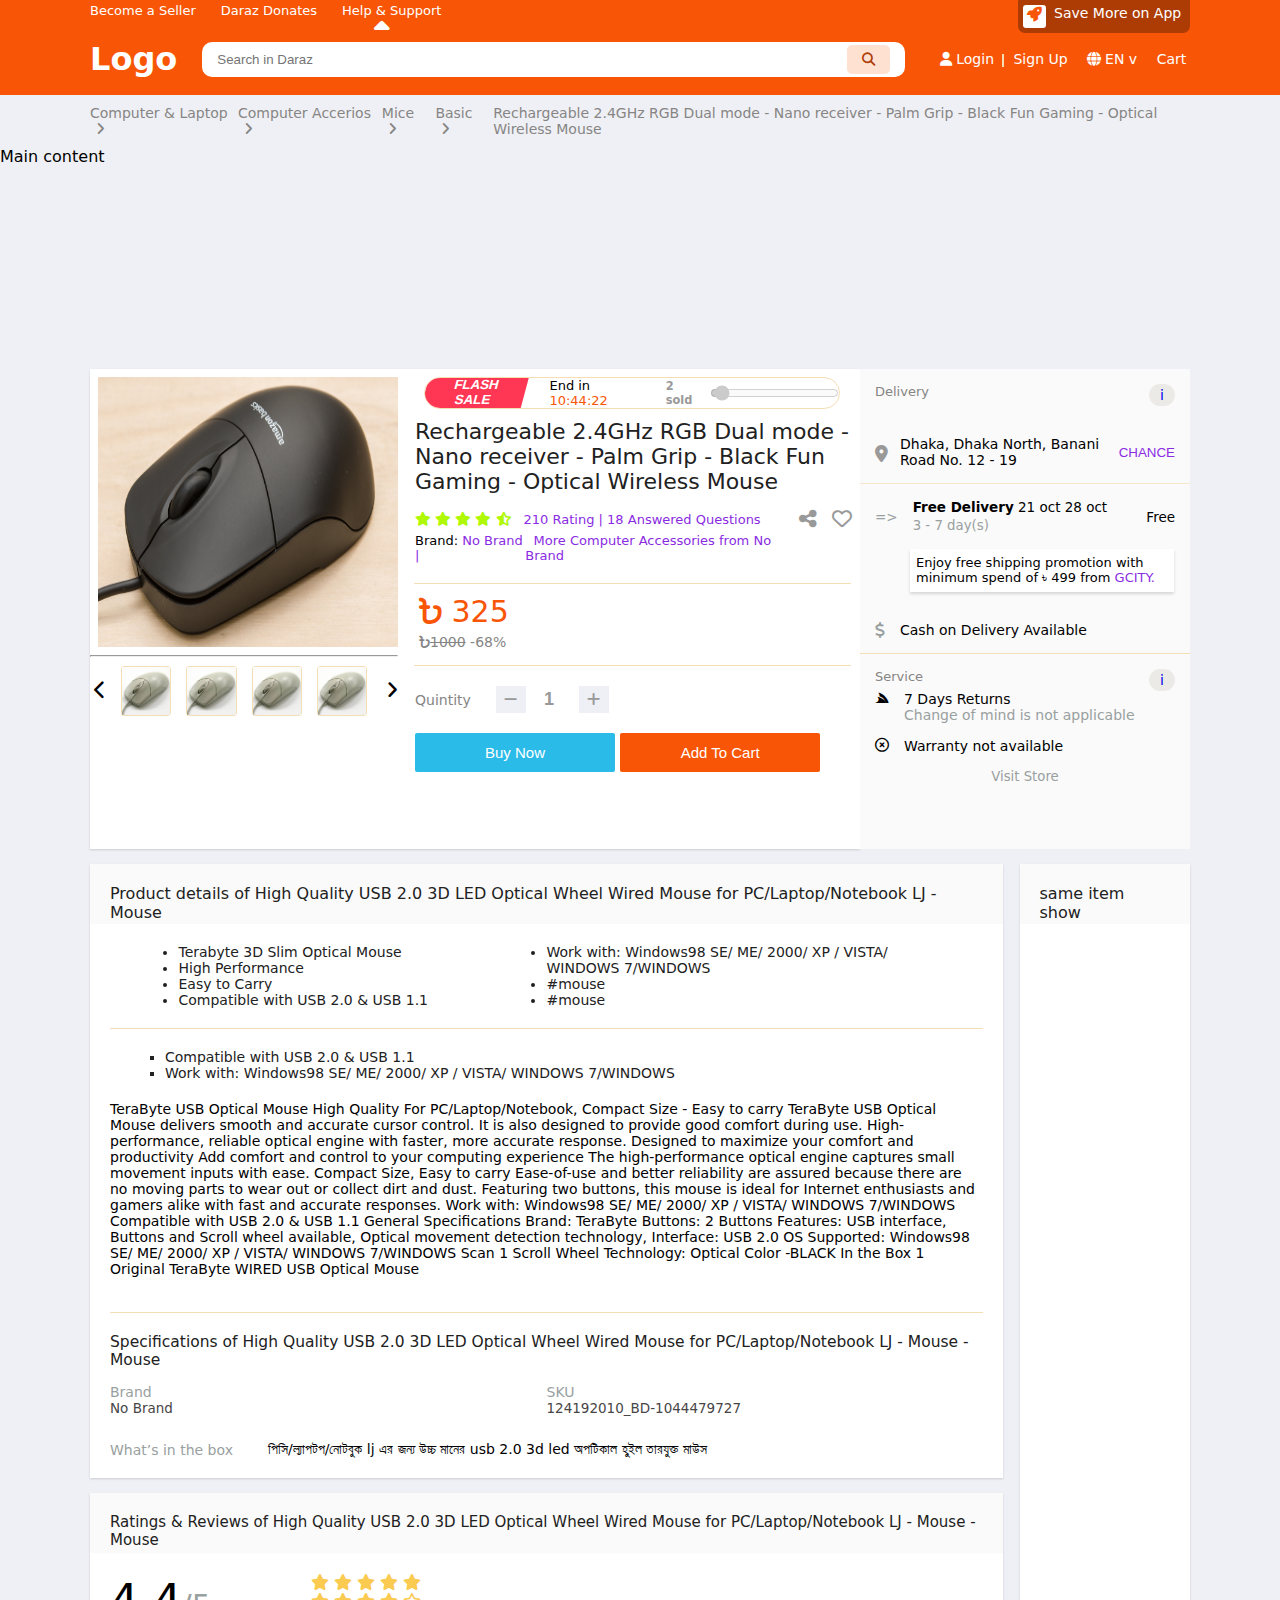
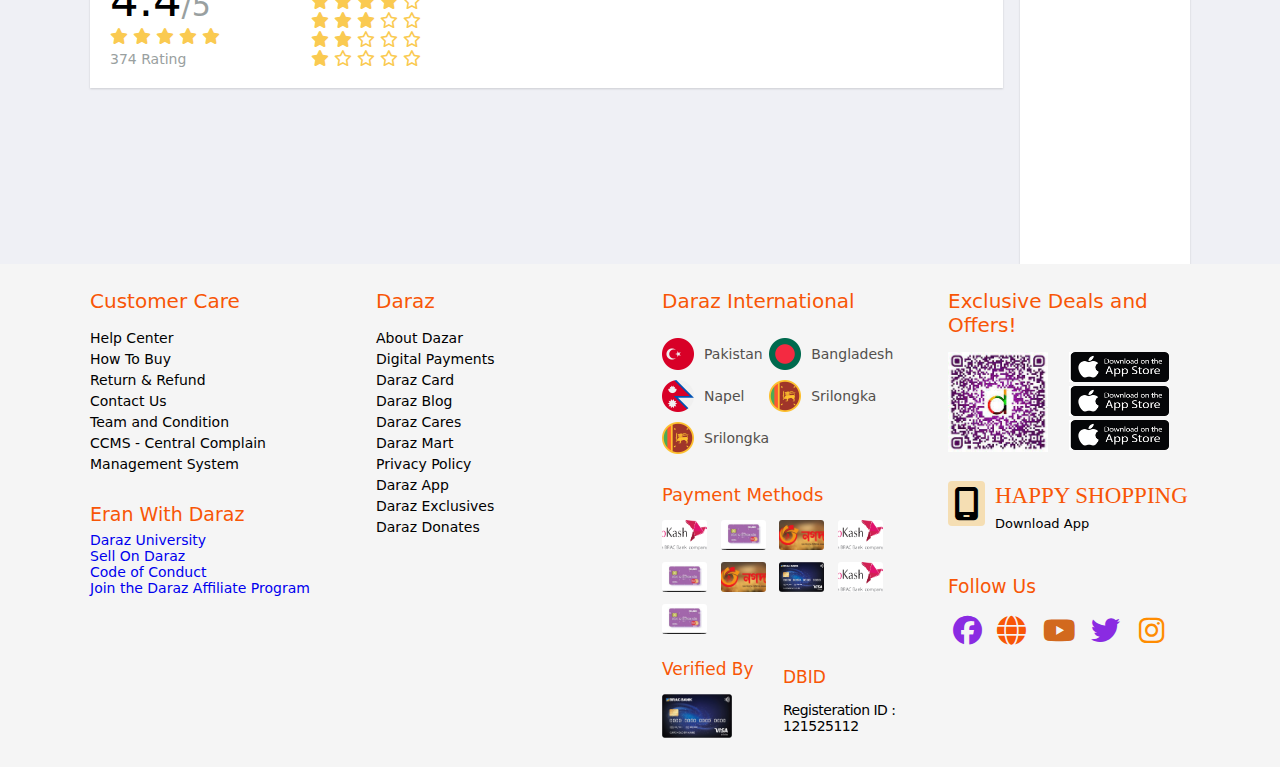
==== index.html @ 9f0ec71f "rating and review 50% ok" ====
<!DOCTYPE html>
<html lang="en">
<head>
    <meta charset="UTF-8">
    <meta name="viewport" content="width=device-width, initial-scale=1.0">
    <title>Document</title>
    <link rel="stylesheet" href="https://cdnjs.cloudflare.com/ajax/libs/font-awesome/6.4.2/css/all.min.css"/>
    <link rel="stylesheet" href="header.css">
    <link rel="stylesheet" href="footer.css">
    <link rel="stylesheet" href="style.css">
</head>


<body>
    <!-- header start here -->
    <div id="wraper">
        <header>
            <div class="header-container container">
                <div class="header-wraper">
                    <!-- header top start here -->
                    <div class="header-top">
                        <div class="header-top-left">
                            <div class="header-top-left-container">
                                <ul>
                                    <li><a href="#">Become a Seller</a></li>
                                    <li><a href="#">Daraz Donates</a></li>
                                    <li class="help-main"><a href="#" class="help">Help & Support <div class="down-arrow"><i class="fa-solid fa-sort-up"></i></div></a> 
                                        
                                        <ul class="help-drop-down props">
                                            <li>
                                                 <span><i class="fa-solid fa-hands-holding-child"></i></span> <a class="help-drop-a"  href="#">Help Center</a>
                                            </li>
                                            <li> 
                                                <span><i class="fa-brands fa-rocketchat"></i></span> <a class="help-drop-a" href="#">Chat With Us</a>
                                            </li>
                                            <li> 
                                                <span><i class="fa-solid fa-cart-shopping"></i></span> <a class="help-drop-a" href="#">Order</a>
                                            </li>
                                            <li> 
                                                <span><i class="fa-solid fa-truck-fast"></i></span> <a class="help-drop-a" href="#">Shipping & Delivery</a>
                                            </li>
                                            <li>
                                                 <span><i class="fa-solid fa-money-check-dollar"></i></span> <a class="help-drop-a" href="#">Payment</a>
                                            </li>
                                            <li>
                                                 <span><i class="fa-solid fa-tent-arrow-turn-left"></i></span> <a class="help-drop-a" href="#">Return & Refund</a>
                                            </li>
                                            <li> 
                                                <span><i class="fa-solid fa-people-roof"></i></span> <a class="help-drop-a" href="#">CCMS Central Managmente and System</a>
                                            </li>
                                        </ul>
                                    </li>
                                </ul>
                            </div>
                        </div>
                        <div class="header-top-right">
                            <div class="header-top-right-container">
                                <div class="header-top-right-wraper">
                                    <div class="icon-app">
                                        <i class="fa-solid fa-rocket"></i>
                                    </div>
                                    <div class="app" href="#">Save More on App 
                                        
                                        <ul class="app-drop-down">
                                            <div class="down-arrow2"><span><i class="fa-solid fa-sort-up"></i></span>
                                            </div>
                                            <div  class="main-img">
                                                <img src="https://beebot-sg-knowledgecloud.oss-ap-southeast-1.aliyuncs.com/kc/kc-media/kc-oss-1642580453663-Smartphone%20Mockup%20Sale%20Instagram%20Story%20(4).gif" alt="">
                                            </div>
                                            <h4>Enjoy More Discount With Daraz App</h4>
                                            <div class="header-image-container">
                                                <div class="half">
                                                    <img class="qr-img" src="image/qr code.jpeg" alt="daraz app">
                                                </div>
                                                <div class="half">
                                                    <a href="#"><img class="app-store-image" height="50" src="image/app store.png" alt=""></a>
                                                    <a href="#"><img class="app-store-image" height="50" src="image/app store.png" alt=""></a>
                                                    <a href="#"><img class="app-store-image" height="50" src="image/app store.png" alt=""></a>
                                                </div>
                                            </div>
                                        </ul>
                                    </div>
                                </div>
                                
                            </div>
                        </div>
                    </div>
                    <!-- header top end here -->
                    <div class="header-main-container">
                        <div class="header-main-wraper">
                            <h1>Logo</h1>
                            <div class="input-item-search-main">
                                <input type="text" placeholder="Search in Daraz">
                                <button class="btn-search-item"><i class="fa-solid fa-magnifying-glass"></i></button>
                            </div>
                            <div class="login-container">
                                <div class="login-bar-main"><a href="#"><i class="fa-solid fa-user"></i> Login</a></div> 
                                <div><a href="#">Sign Up</a></div>
                                <div  class="language-main"><a href="#"><i class="fa-solid fa-globe"></i>EN <span class="v">v</span></a>
                                    <div class="language">
                                        <p>Select Language </p>
                                        <label for="#"><input type="radio" value="BAN">EN / English</label>
                                        <label for="#"><input type="radio" value="ENG">BAN / Bangla</label>
                                    </div>
                                </div>
                                <div><a href="#" class="cart">Cart</a></div>
                            </div>
                        </div>
                    </div>
                </div>
            </div>
        </header>
        <!-- header end here -->
        
        
        
        <!-- page bar start here -->
        <div class="page-bar">
            <div class="page-bar-container">
                <div class="page-bar-wraper container">
                    <a href="#"><p>Computer & Laptop  <i class="fa-solid fa-angle-right"></i></p></a>
                    <a href="#"><p>Computer Accerios  <i class="fa-solid fa-angle-right"></i></p></a>
                    <a href="#"><p>Mice <i class="fa-solid fa-angle-right"></i></p></a>
                    <a href="#"><p>Basic <i class="fa-solid fa-angle-right"></i></p></a>
                    <a href="#"><p>Rechargeable 2.4GHz RGB Dual mode - Nano receiver - Palm Grip - Black Fun Gaming - Optical Wireless Mouse
                    </p></a>
                </div>
            </div>
        </div>
        
        <div style="height: 222px !important;">Main content</div>
    
        
        
        
        
        
        <div class="product-page">
            <div class="product-page-container">
                <div class="product-page-wraper container">
                    <div class="product-buy-container">
                        <div class="product-buy-wraper">
                            <div class="product-images-container">
                                <div class="display-img">
                                    <img src="product-img/design-medium.jpg" alt="">
                                </div>
                                <!-- bottom all single image -->
                                <div class="bottom-images-main">
                                    <hr class="img-hr">
                                    <div class="bottom-images">
                                        <button><i class="fa-solid fa-chevron-left"></i></button>
                                        <div class="bottom-single-img">
                                            <img src="product-img/images (1).jpeg" alt="">
                                        </div>
                                        <div class="bottom-single-img">
                                            <img src="product-img/images (1).jpeg" alt="">
                                        </div>
                                        <div class="bottom-single-img">
                                            <img src="product-img/images (1).jpeg" alt="">
                                        </div>
                                        <div class="bottom-single-img">
                                            <img src="product-img/images (1).jpeg" alt="">
                                        </div>
                                        <button><i class="fa-solid fa-angle-right"></i></button>
                                    </div>
                                </div>
                            </div>
                            <!-- product price and sold title quintity -->
                            <div class="product-data-main">
                                <div class="product-data-container">
                                    <div class="product-data-wraper">
                                        
                                        <!-- flash sale product -->
                                        <div class="flash-sale">
                                            <div class="flash-sale-container">
                                                <h5>FLASH SALE</h5>
                                                <div class="end-in-time">
                                                    <p>End in <span>10:44:22</span></p>
                                                </div>
                                                <div class="sold">
                                                    <h6>2 sold</h6>
                                                </div>
                                                <input type="range" min="0" max="100" value="4" disabled>
                                            </div>
                                        </div>
                                        <!-- flash sale product end-->
                                        
                                        <div class="product-title">
                                            <h2>Rechargeable 2.4GHz RGB Dual mode - Nano receiver - Palm Grip - Black Fun Gaming - Optical Wireless Mouse
                                            </h2>
                                        </div>
                                        
                                        
                                        <!-- product rationg -->
                                        <div class="rating-react">
                                            <div class="rating-react-container">
                                                <div class="rating-react-left">
                                                    <div class="d-flex">
                                                        <div>
                                                            <a href="#">
                                                                <i class="fa-solid fa-star"></i>
                                                                <i class="fa-solid fa-star"></i>
                                                                <i class="fa-solid fa-star"></i>
                                                                <i class="fa-solid fa-star"></i>
                                                                <i class="fa-solid fa-star-half-stroke"></i>
                                                            </a>
                                                        </div>
                                                        <div><a href="#">210 Rating | <a href="#">18 Answered Questions</a></a></div>
                                                    </div>
                                                    <div class="brand">
                                                        <p>Brand: <a href="#">No Brand | </a></p>
                                                        <a href="#">&nbsp; More Computer Accessories from No Brand</a>
                                                    </div>
                                                </div>
                                                <div class="share-love">
                                                    <div><i class="fa-solid fa-share-nodes"></i>
                                                        <div class="share-item">
                                                            <div class="follow-us">
                                                                <div class="icons">
                                                                    <P>Share :</P>
                                                                    <a  href="#"><i class="fa-brands fa-facebook"></i></a>
                                                                    <a  href="#"><i class="fa-solid fa-globe"></i></a>
                                                                    <a  href="#"><i class="fa-brands fa-youtube"></i></a>
                                                                    <a  href="#"><i class="fa-brands fa-twitter"></i></a>
                                                                    <a  href="#"><i class="fa-brands fa-instagram"></i></a>
                                                                </div>
                                                            </div>
                                                        </div>
                                                    </div>
                                                    <a href="#"><i class="fa-regular fa-heart"></i></a>
                                                </div>
                                            </div>
                                            <!-- product rationg end-->
                                            
                                            
                                                <!-- product price  -->
                                                <div class="product-price">
                                                    <div class="product-price-container">
                                                        <div class="new-price">
                                                            <h1><span><i class="fa-solid fa-bangladeshi-taka-sign"></i></span> 325</h1>
                                                        </div>
                                                        <div class="old-price">
                                                            <p><span><i class="fa-solid fa-bangladeshi-taka-sign"></i></span><del>1000</del> -68%</p>
                                                        </div>
                                                    </div>
                                                </div>
                                                <!-- product price end -->
                                                
                                                
                                                <!-- product quintity -->
                                                <div class="product-quintity">
                                                    <p>Quintity </p>
                                                    <div>
                                                        <button><i class="fa-solid fa-minus"></i></button>
                                                        <input type="number" value="1">
                                                        <button><i class="fa-solid fa-plus"></i></button>
                                                    </div>
                                                </div>
                                                <!-- product quintity -->
                                                <div class="buy-button">
                                                    <button id="btn-buy">Buy Now</button>
                                                    <button id="btn-add-to-cart">Add To Cart</button>
                                                </div>
                                        </div>
                                    </div>
                                </div>
                            </div>
                        </div>
                    </div>
                    
                    
                    <!-- delivery details start -->
                    <div class="delivery">
                        <div class="delivery-container">
                            <div class="delivery-top">
                                <p>Delivery</p>
                                <a href="#">i</a>
                            </div>
                            <div>
                                <div class="delivery-address-main">
                                    <div class="delivery-address">
                                        <div class="d-flex">
                                            <a href="#"><i class="fa-solid fa-location-dot"></i></a>
                                            <p>Dhaka, Dhaka North, Banani Road No. 12 - 19</p>
                                        </div>
                                        <button class="btn-chance">CHANCE</button>
                                    </div> 
                                </div>
                                <!-- free delivery option -->
                                <div class="free-delivery">
                                    <div class="free-delivery-container">
                                        <div class="d-flex">
                                            <p style="color: var(--secondery);">=></p>
                                            <div>
                                                <p><b>Free Delivery</b> 21 oct 28 oct</p>
                                                <small style="color: var(--secondery);">3 - 7 day(s)</small>
                                            </div>
                                            <p class="free">Free</p>
                                        </div>
                                    </div>
                                    <!-- free delivery option -->
                                    
                                <div class="delivery-title">
                                    <p>Enjoy free shipping promotion with minimum spend of ৳ 499 from <a href="#">GCITY.</a>
                                    </p>
                                </div>
                                <div class="case-on d-flex ">
                                    <i class="fa-solid fa-dollar-sign"></i>
                                    <p>Cash on Delivery Available</p>
                                </div>
                                </div>
                                
                                <!-- service and warrenty -->
                                <div class="service">
                                    <div class="service-container">
                                        <div class="delivery-top">
                                            <p>Service</p>
                                            <a href="#">i</a>
                                        </div>
                                        <div class="warenty-main">
                                            <div class="d-flex">
                                                <i class="fa-brands fa-servicestack"></i>
                                                <div>
                                                    <div>7 Days Returns</div>
                                                    <p>Change of mind is not applicable</p>
                                                </div>
                                            </div>
                                            <div class="warenty d-flex">
                                                <i class="fa-regular fa-circle-xmark"></i>
                                                <div>Warranty not available</div>
                                            </div>
                                        </div>
                                        <h5><a href="#">Visit Store</a></h5>
                                    </div>
                                </div>
                                <!-- service and warrenty -->
                            </div>
                        </div>
                    </div>
                    <!-- delivery details end here-->
                </div>
            </div>
        </div>
    
    
        
        
        
        
        
        
        
        <!-- product datils start here -->
        <div id="product-datiels">
            <div class="product-datiels">
                <div class="product-datiels-container">
                    <div class="product-datiels-wraper container">
                        <div class="product-all-info">
                            <div class="product-all-info-container">
                                <div class="head">
                                    <h5>Product details of High Quality USB 2.0 3D LED Optical Wheel Wired Mouse for PC/Laptop/Notebook LJ - Mouse 
                                    </h5>
                                </div>
                                <div class="product-ul-container">
                                    <div class="d-flex product-info-ul-wraper">
                                        <ul class="half">
                                            <li>Terabyte 3D Slim Optical Mouse</li>
                                            <li>High Performance</li>
                                            <li>Easy to Carry</li>
                                            <li>Compatible with USB 2.0 & USB 1.1</li>
                                        </ul>
                                        <ul class="half">
                                            <li>Work with: Windows98 SE/ ME/ 2000/ XP / VISTA/ WINDOWS 7/WINDOWS</li>
                                            <li>#mouse</li>
                                            <li>#mouse</li>
                                        </ul>
                                    </div>
                                    <div class="ul-square-container">
                                        <ul class="ul-square">
                                            <li>Compatible with USB 2.0 & USB 1.1</li>
                                            <li>Work with: Windows98 SE/ ME/ 2000/ XP / VISTA/ WINDOWS 7/WINDOWS</li>
                                        </ul>
                                        <p>TeraByte USB Optical Mouse High Quality For PC/Laptop/Notebook, Compact Size - Easy to carry TeraByte USB Optical Mouse delivers smooth and accurate cursor control. It is also designed to provide good comfort during use. High-performance, reliable optical engine with faster, more accurate response. Designed to maximize your comfort and productivity Add comfort and control to your computing experience The high-performance optical engine captures small movement inputs with ease. Compact Size, Easy to carry Ease-of-use and better reliability are assured because there are no moving parts to wear out or collect dirt and dust. Featuring two buttons, this mouse is ideal for Internet enthusiasts and gamers alike with fast and accurate responses. Work with: Windows98 SE/ ME/ 2000/ XP / VISTA/ WINDOWS 7/WINDOWS Compatible with USB 2.0 & USB 1.1 General Specifications Brand: TeraByte Buttons: 2 Buttons Features: USB interface, Buttons and Scroll wheel available, Optical movement detection technology, Interface: USB 2.0 OS Supported: Windows98 SE/ ME/ 2000/ XP / VISTA/ WINDOWS 7/WINDOWS Scan 1 Scroll Wheel Technology: Optical Color -BLACK In the Box 1 Original TeraByte WIRED USB Optical Mouse</p>
                                    </div>
                                </div>
                                <!-- product ul container end here -->
                                
                                <!-- product brand and sku -->
                                <div class="product-sku-container">
                                    <div class="product-sku-wraper">
                                        <h5>
                                            Specifications of High Quality USB 2.0 3D LED Optical Wheel Wired Mouse for PC/Laptop/Notebook LJ - Mouse - Mouse
                                        </h5>
                                        <div class="brand-sku d-flex">
                                            <div class="brands half">
                                                <p>Brand</p>
                                                <h6>No Brand</h6>
                                            </div>
                                            <div class="sku half">
                                                <p>SKU</p>
                                                <h6>124192010_BD-1044479727</h6>
                                            </div>
                                        </div>
                                    </div>
                                    <div class="d-flex pakage">
                                        <p>What’s in the box</p>
                                        <div>
                                            পিসি/ল্যাপটপ/নোটবুক lj এর জন্য উচ্চ মানের usb 2.0 3d led অপটিকাল হুইল তারযুক্ত মাউস
                                        </div>
                                    </div>
                                </div>
                                <!-- product brand and sku -->
                            </div>
                            
                            
                            
                            <!-- rating and review start-->
                            <div class="rating-and-review">
                                <div class="rating-and-review-container">
                                    <div class="rating-and-review-wraper container">
                                        <div class="head">
                                            <h5>
                                                Ratings & Reviews of High Quality USB 2.0 3D LED Optical Wheel Wired Mouse for PC/Laptop/Notebook LJ - Mouse - Mouse
                                            </h5>
                                        </div>
                                        <!-- rating container -->
                                        <div class="ratings-containers">
                                            <div class="ratings-wraper d-flex">
                                                <div class="total-rating">
                                                    <h1>4.4<span>/5</span></h1>
                                                    <div class="five-star">
                                                        <i class="fa-solid fa-star"></i>
                                                        <i class="fa-solid fa-star"></i>
                                                        <i class="fa-solid fa-star"></i>
                                                        <i class="fa-solid fa-star"></i>
                                                        <i class="fa-solid fa-star"></i>
                                                    </div>
                                                    <p>374 Rating</p>
                                                </div>
                                                <div class="per-star">
                                                    <div class="five-star">
                                                        <i class="fa-solid fa-star"></i>
                                                        <i class="fa-solid fa-star"></i>
                                                        <i class="fa-solid fa-star"></i>
                                                        <i class="fa-solid fa-star"></i>
                                                        <i class="fa-solid fa-star"></i>
                                                    </div>
                                                    <div class="four-star">
                                                        <i class="fa-solid fa-star"></i>
                                                        <i class="fa-solid fa-star"></i>
                                                        <i class="fa-solid fa-star"></i>
                                                        <i class="fa-solid fa-star"></i>
                                                        <i class="fa-regular fa-star"></i>
                                                    </div>
                                                    <div class="three-star">
                                                        <i class="fa-solid fa-star"></i>
                                                        <i class="fa-solid fa-star"></i>
                                                        <i class="fa-solid fa-star"></i>
                                                        <i class="fa-regular fa-star"></i>
                                                        <i class="fa-regular fa-star"></i>
                                                    </div>
                                                    <div class="two-star">
                                                        <i class="fa-solid fa-star"></i>
                                                        <i class="fa-solid fa-star"></i>
                                                        <i class="fa-regular fa-star"></i>
                                                        <i class="fa-regular fa-star"></i>
                                                        <i class="fa-regular fa-star"></i>
                                                    </div>
                                                    <div class="one-star">
                                                        <i class="fa-solid fa-star"></i>
                                                        <i class="fa-regular fa-star"></i>
                                                        <i class="fa-regular fa-star"></i>
                                                        <i class="fa-regular fa-star"></i>
                                                        <i class="fa-regular fa-star"></i>
                                                    </div>
                                                </div>
                                            </div>
                                        </div>
                                    </div>
                                </div>
                            </div>
                            <!-- rating and review end -->
                        </div>
                        
                        
                        
                        
                        
                        <!-- same item show -->
                        <div class="same-item">
                            <div class="same-item-wraper">
                                <div class="head">
                                    <h5>same item show</h5>
                                </div>
                            </div>
                        </div>
                    </div>
                </div>
            </div>
        </div>
        <!-- product datils end here -->
        
        
            
        
        
        
        
        
    <!-- footer start here -->
    <div id="wraper-footer">
        <footer>
            <div class="footer-container">
                <div class="footer-wraper container">
                    <div>
                        <h2>Customer Care</h2>
                        <div class="footer-p-container">
                            <p><a href="#">Help Center</a></p>
                            <p><a href="#">How To Buy</a></p>
                            <p><a href="#">Return & Refund</a></p>
                            <p><a href="#">Contact Us</a></p>
                            <p><a href="#">Team and Condition</a></p>
                            <p><a href="#">CCMS - Central Complain Management System</a></p>
                        </div>
                        <div class="footer-earn-with-daraz">
                            <h2>Eran With Daraz</h2>
                            <div>
                                <p><a href="#">Daraz University</a></p>
                                <p><a href="#">Sell On Daraz</a></p>
                                <p><a href="#">Code of Conduct</a></p>
                                <p><a href="#">Join the Daraz Affiliate Program</a></p>
                            </div>
                        </div>
                    </div>
                    <div>
                        <h2>Daraz</h2>
                        <div class="footer-p-container">
                            <p><a href="#">About Dazar</a></p>
                            <p><a href="#">Digital Payments</a></p>
                            <p><a href="#">Daraz Card</a></p>
                            <p><a href="#">Daraz Blog</a></p>
                            <p><a href="#">Daraz Cares</a></p>
                            <p><a href="#">Daraz Mart</a></p>
                            <p><a href="#">Privacy Policy</a></p>
                            <p><a href="#">Daraz App</a></p>
                            <p><a href="#">Daraz Exclusives</a></p>
                            <p><a href="#">Daraz Donates</a></p>
                        </div>
                    </div>
                    <div>
                        <h2>Daraz International</h2>
                        <div class="flag-container">
                            <div class="flag-item-main">
                                <a class="flag-item" href="#">
                                    <img src="image/turkey.png" alt="flag in pakistan">
                                    <p>Pakistan</p>
                                </a>
                            </div>
                            <div class="flag-item-main">
                                <a class="flag-item" href="#">
                                    <img src="image/bangladesh.png" alt="flag in Bangladesh">
                                    <p>Bangladesh</p>
                                </a>
                            </div>
                            <div class="flag-item-main">
                                <a class="flag-item" href="#">
                                    <img src="image/nepal.png" alt="flag in Napal">
                                    <p>Napel</p>
                                </a>
                            </div>
                            <div class="flag-item-main">
                                <a class="flag-item" href="#">
                                    <img src="image/circle.png" alt="flag in Srilongka">
                                    <p>Srilongka</p>
                                </a>
                            </div>
                            <div class="flag-item-main">
                                <a class="flag-item" href="#">
                                    <img src="image/circle.png" alt="flag in Srilongka">
                                    <p>Srilongka</p>
                                </a>
                            </div>
                        </div>
                        
                        <div class="payment-container">
                            <h2>Payment Methods</h2>
                            <div class="">
                                <div class="payment-all-items">
                                    <img src="image/biksah.png" alt="biksah img">
                                    <img src="image/bank1.jpeg" alt="biksah img">
                                    <img src="image/nagad.webp" alt="biksah img">
                                    <img src="image/biksah.png" alt="biksah img">
                                    <img src="image/bank1.jpeg" alt="biksah img">
                                    <img src="image/nagad.webp" alt="biksah img">
                                    <img src="image/dbbl.jpg" alt="biksah img">
                                    <img src="image/biksah.png" alt="biksah img">
                                    <img src="image/bank1.jpeg" alt="biksah img">
                                </div>
                                <div>
                                    <div class="d-flex footer-verify-container">
                                        <div class="half">
                                            <h3>Verified By</h3>
                                            <img width="70px" src="image/dbbl.jpg" alt="">
                                        </div>
                                        <div class="half">
                                            <h3>DBID</h3>
                                            <p>Registeration ID : <br>121525112</p>
                                        </div>
                                    </div>
                                </div>
                            </div>
                        </div>
                    </div>
                    
                    
                    
                    
                    <div>
                        <h2>Exclusive Deals and Offers!</h2>
                        <div class="footer-img-container">
                            <div class="half">
                                <img class="footer-qr-img" src="image/qr code.jpeg" alt="daraz app">
                            </div>
                            <div class="half">
                                <a href="#"><img class="app-store-image" src="image/app store.png"alt=""></a>
                                <a href="#"><img class="app-store-image" src="image/app store.png"alt=""></a>
                                <a href="#"><img class="app-store-image"  src="image/app store.png"alt=""></a>
                            </div>
                        </div>
                        <div class="happy-shopping d-flex">
                            <div>
                                <i class="fa-solid fa-mobile-screen"></i>
                            </div>
                            <div class="happy-shopping-text">
                                <h2>HAPPY SHOPPING</h2>
                                <P>Download App</P>
                            </div>
                        </div>
                        <!-- follow us  -->
                        <div class="follow-us">
                            <h3>Follow Us</h3>
                            <div class="icons">
                            <a style="background-color: var(--primaryolor);" href="#"><i class="fa-brands fa-facebook"></i></a>
                            <a style="background-color: var(--primary-color);" href="#"><i class="fa-solid fa-globe"></i></a>
                            <a style="background-color: var(--primary-color);" href="#"><i class="fa-brands fa-youtube"></i></a>
                            <a style="background-color: var(--primary-color);" href="#"><i class="fa-brands fa-twitter"></i></a>
                            <a style="background-color: var(--primary-color);" href="#"><i class="fa-brands fa-instagram"></i></a>
                            </div>
                        </div>
                    </div>
                </div>
            </div>
        </footer>
    </div>
    <!-- footer end here -->
    
    <script src="app.js"></script>
</body>
</html>
---- header.css ----
/*  ======== global css ======== */
*{
    margin: 0;
    padding: 0;
    box-sizing: border-box;
}

:root{
    --header-bg:#F85606;
}
li,a{text-decoration: none;list-style: none;}

body{
    font-family: system-ui, -apple-system;
}
.container{
    max-width: 1100px;
    width: 95%;
    margin: 0 auto;
}
.half{
    width: 50%;
}





/*  ========= header style start here ========== */
header{
    background-color: var(--header-bg);
    height: 95px;
    color: white;
}
/* header top start here*/
.header-top{
    display: flex;
    justify-content: space-between;
}
.header-top ul{
    display: flex;
    gap: 25px;
}
.header-top ul li a{
    font-size: 13px;
    color: white;
}
/* hover in a */
.header-top ul li a:hover{
    transition: .2s  all;
    color: wheat;
}




/* help and sppport drop down */
.help-drop-down{
    display: none !important;
    display: flex;
    flex-direction: column;
    border: 1px solid wheat;
    border-radius: 5px;
    background-color: white;
    box-shadow: 0 1px 2px rgb(238, 237, 237);
    color: black;
    padding: 26px 20px;
    position: absolute;
    left: 165px;
    margin-top: 12px;
}
.help{
    position: relative;
    display: inline-block;
}

.down-arrow{
    position: absolute;
    display: inline-block;
    top: 15px;
    font-size: 25px;
    left: 32px;
}
.help-drop-down li{
    line-height: 38px !important;
    margin-top: -8px;
}
.help-drop-a{
    display: inline-block;
    color: darkslategray !important;
    font-size: 14px !important;
    margin-left: 12px;
}


/* hover in drop down a tags */
.help-drop-a{
    position: relative;
}
.help-drop-a::before{
    content: '';
    position: absolute;
    bottom: -4px;
    height: 1px;
    left: 50%;
    width: 0%;
    background-color: red !important;
    transition: .2s ;
    transition: .3s all;
}
.help-drop-a:hover::before{
    width: 100%;
    left: 0;
}
.help-drop-down span{
    color: darkslategray;
    font-size: 1.3rem;
}




/* header top right style here */
.app{
    cursor: pointer;
}
.header-top-right-wraper{
    background-color: #AD3C04;
    display: flex;
    gap: 8px;
    padding: 5px;
    border-radius: 0 0 7px 7px;
    font-size: 14px;
    width: 172px;
    position: relative;
}
.header-top-right-wraper a{
    color: white;
}
.header-top-right-wraper a:hover{
    color: rgb(214, 156, 156);
}
.icon-app{
    background-color: white;
    color: var(--header-bg);
    padding: 1px 4px;
    border-radius: 3px;
    font-size: 15px;
    height: 23px !important;
}

/* app drop down */
.app-drop-down{
    display: none !important;
    background-color: white;
    border: 1px solid wheat;
    border-radius: 3px;
    box-shadow: 0 2px 3px rgb(184, 181, 181);
    display: flex;
    flex-direction: column;
    width: 350px;
    padding: 5px;
    position: absolute;
    right: 0px;
    top: 40px;
    z-index: 111 !important;
}

.app-drop-down .main-img img{
    width: 60%;
    margin-top:0px;
    margin-left: 20%;
    height: 250px;
}
.app-drop-down h4{
    text-align: center;
    color: var(--header-bg);
    font-size: 16px;
    margin-top:5px;
}

.header-image-container{
    margin-top:0px;
    display: flex;
    gap:10px;
    padding:0 25px;
}
.header-image-container img{
    width: 100%;
    object-fit:fill;
    border-radius: 0;
}
.app-store-image{
    height: 50px !important;
}
.qr-img{
    height: 100px;
    width: 80%;
}

.down-arrow2{
    display: none;
    position: relative;
    margin-top: 0px;
    height: 16px;
}
.down-arrow2 span i{
    position: absolute;
    font-size: 19px;
    top: -11px;
    color: rgb(255, 255, 255);
    right: 25px;
}



/* ========= main header ============= */
.header-main-wraper{
    display: flex;
    gap: 25px;
    align-items: center;
    justify-content: center;
    height: 40px;
    margin-top: 6px;
}
.input-item-search-main{
    position: relative;
    width: 73%;
}
.input-item-search-main input {
    padding: 10px 15px;
    border: none;
    outline: none;
    border-radius: 10px;
    width: 100%;
}
.btn-search-item{
    position: absolute;
    padding: 7px 15px;
    background-color: #FFE1D2;
    border: none;
    outline: none;
    right: 15px;
    top: 3px;
    border-radius: 5px;
    cursor: pointer;
}
.btn-search-item i{
    color: #AD3C04;
}



/* login-container */

.login-container{
    width: 27%;
    display: flex;
    justify-content:space-around !important;
}
.login-container a{
    display: inline-block;
    color: white;
    font-weight: 500;
    padding: 6px 5px;
    font-size: 14px;
}
.login-container a:hover{
    background-color: #AD3C04;
    border-radius: 6px;
}
.fa-globe{
    margin-right: 4px;
}
.cart{
    margin-right: -6px;
}
.v{
    font-weight: 100;
}
.login-bar-main{
    position: relative;
}
.login-bar-main a::after{
    position: absolute;
    content: '';
    height: 13px;
    width: 2px;
    background-color: wheat;
    bottom: 6px;
    right: -5px;
}


.language-main{
    display: inline-block;
    position: relative !important;
    z-index: 1;
}
 .language{
  display: none !important;
  position: absolute;
  display: flex;
  flex-direction: column;
  background-color: rgb(230, 227, 227);
  color: black;
  padding: 10px 25px;
  right: -51px;
  font-size: 14px;
  line-height: 26px;
  width: 155px;
  top: 54px;
  border: 1px solid wheat;
}
.language-main:hover .language{
    display: block !important;
    transition: all 1s !important;
}
/*========== header top end here  =============*/
.app:hover .app-drop-down,.app:hover .down-arrow2 {
    display: block !important;
}
.app:hover .app-drop-down{
    display: block !important;
}
.help-main:hover .help-drop-down{
    display: block !important;
    z-index: 11;
    line-height: 43px !important;
}
---- footer.css ----
*{
    margin: 0;
    padding: 0;
    box-sizing: border-box;
}


/* ====== footer-wraper ========= */
footer{
    width: 100%;
    position: absolute;
    /* bottom: 0 !important; */
    background-color: #F5F5F5;
}
.footer-wraper{
    display: grid;
    grid-template-columns: repeat(4,1fr);
    padding: 25px 0;
    gap:4%;
}
.footer-wraper h2{
    color: var(--primaryColor);
    font-size: 20px;
    font-weight: 500;
    margin-bottom: 15px;
}

.footer-p-container p{
    font-size: 14px;
    line-height: 21px;
}
.footer-p-container a{
    color: #000000;
}
.footer-p-container a:hover{
    border-bottom: 1px solid rebeccapurple;
}

.footer-earn-with-daraz h2{
    font-size: 19px;
    margin-top: 28px;
}
.footer-earn-with-daraz div{
    margin-top: -8px;
}
.footer-earn-with-daraz p{
    font-size: 14px;
}
.footer-earn-with-daraz a:hover{
    border-bottom: 1px solid rebeccapurple;
}






/* ===========   flag container   ==========*/
.flag-container{
    width: 92%;
    display: grid;
    grid-template-columns: repeat(2,1fr);
}
.flag-item-main{
    margin-top: 10px;
}
.flag-item-main p{
    color: #53504d;
    font-size: 14px;
}
.flag-item p:hover{
    border-bottom: 1px solid black;
}
.flag-item{
    display: flex;
    align-items: center;
    justify-content: flex-start;
    gap: 10px;
}
.flag-container img{
    width: 32px;
    height: 32px;
}


/* payment all image */
.payment-container{
    margin-top: 30px;
}
.payment-container h2{
    font-size: 18px;
}
.payment-all-items {
    width: 92%;
    display: grid;
    grid-template-columns: repeat(4,1fr);
    gap: 12px;
}
.payment-all-items img{
    width: 45px;
    height: 30px;
    object-fit: cover;
    object-position: center;
    border-radius: 3px;
    transition: all .3s;
}
.payment-all-items img:hover{
    transform: translate(1.2);
    width: 38px;
    cursor: pointer;
}


/* footer-verify-container */
.footer-verify-container{
    margin-top: 25px;
}
.footer-verify-container h3{
    padding-bottom: 15px;
    color: var(--primaryColor);
    font-size: 17px;
    font-weight: 400;
}
.footer-verify-container .half p{
    font-size: 14px;
    letter-spacing: -.5px;
}





/* ==============   footer-img-container  ==============*/
.footer-img-container{
    display: flex;
}
.footer-img-container img{
    width: 100px;
    height: 100px;
}
.app-store-image{
    height: 30px !important;
    cursor: pointer;
}
.happy-shopping{
    margin-top: 25px;
}
.happy-shopping h2{
    font-family: fantasy;
    font-weight: 500;
    font-size: 23px;
}
.happy-shopping p{
    font-size: 13px;
    line-height: 0;
}
.happy-shopping .fa-mobile-screen{
    font-size: 33px;
    background-color: wheat;
    padding: 6px;
    border-radius: 4px;
}
.happy-shopping-text{
    margin-left: 10px;
}

.follow-us{
    margin-top: 50px;
}
.follow-us h3{
    font-weight: 400;
    color: var(--primaryColor);
}
.follow-us a{
    display: flex !important;
    align-items: center;
    justify-content: center;
    display: inline-block;
    height: 38px;
    width: 38px;
    border-radius: 50%;
    margin-right: 8px;
    margin-top: 14px;
}
.icons{
    display: flex;
}
.follow-us i{
    font-size: 29px;
}
.follow-us i:hover{
    color: orange;
    font-size:26px;
    cursor: pointer;
}
.follow-us .fa-facebook{
    color: blueviolet;
}
.follow-us .fa-globe{
    color: var(--primaryColor);
}
.follow-us .fa-youtube{
    color: chocolate;
}
.follow-us .fa-twitter{
    color: blueviolet;
}
.follow-us .fa-instagram{
    color: darkorange;
}
---- style.css ----
/*  ======== global css ======== */
*{
    margin: 0;
    padding: 0;
    box-sizing: border-box;
}
p{
    font-size: 14px;
}
:root{
    --header-bg:#F85606;
    --primaryColor : #F85606;
    --secondery : #99a0a0;
}
li,a{text-decoration: none;list-style: none;}

body{
    font-family: system-ui, -apple-system;
    background-color: #EFF0F5;
}
.container{
    max-width: 1100px;
    width: 95%;
    margin: 0 auto;
}
.d-flex{
    display: flex;
    align-items: center;
}
.half{
    width: 50%;
}
button{
    border: none;
    outline: none;
    background-color: transparent;
}





/* page bar stat here */
.page-bar-wraper{
    display: flex;
    padding: 10px 0;
}
.page-bar-wraper p{
    font-size: 14px;
    color: #868584;
}
.page-bar-wraper i{
    font-size: 14px;
    margin-right: 8px;
    margin-left: 6px;
}







/* ==========  product page =========== */
.product-page-wraper{
    display: grid;
    grid-template-columns: 70% 30%;
}
.product-buy-container{
    background-color: #ffffff;
    height: 480px;
    box-shadow: 0 1px 2px rgba(0, 0, 0, .15);
}
.product-buy-wraper{
    display: grid;
    grid-template-columns: 40% 60%;
    gap: 12px;
}

/* products images  */
.product-images-container img{
    width: 100%;
}
.img-hr{
    height: .5px;
    background-color: #fdfbfb !important;
}
.display-img{
    padding: 8px  0 4px 8px;
}
.display-img img{
    width: 100%;
    height: 270px;
    object-fit:fill;
    object-position:22%;
}

.bottom-images{
    width: 100%;
    margin-top: 9px;
    display: flex;
    gap: 15px;
    align-items: center;
}
.bottom-single-img{
    height: 50px;
    border-radius: 3px;
    border: 1px solid wheat;
}
.bottom-single-img img{
    width: 100%;
    height: 100%;
    object-fit: cover;
}
.bottom-images button{
    background-color: transparent;
    border: none;
    outline: none;
    cursor: pointer;
    font-weight: normal;
    margin-left: 4px;
}
.bottom-images button i{
    font-size: 1.2rem;
}



/* =====  flash sale ======  */
.flash-sale-container{
    width:90%;
    margin-top: 8px;
    margin-left: 3%;
    border: 1px solid wheat;
    border-radius: 20px;
    height: 32px;
    overflow: hidden;
    display: flex;
    align-items: center;
}
.flash-sale-container h5{
    background-color: #FF3755;
    padding: 9px 10px;
    display: inline-block;
    transform: skew(-15deg);
    text-align: center;
    margin-top:-2px !important;
    color: white;
    word-spacing: 2px;
    font-family: Verdana, Geneva, Tahoma, sans-serif;
    margin-right: 25px;
}
.flash-sale-container p{
    font-size: 13px;
}
.flash-sale-container span{
    color: var(--header-bg);
}
.sold{
    margin-left: 20px;
    color: #999999;
    margin-right: 8px;
    font-size: 17px;
}

/* product title style here */
.product-title{
    margin: 10px 5px;
    padding-right:10px;
}
.product-title h2{
    font-size: 22px;
    color: #212121;
    font-weight: 400;
}



/* rating and react  */
.rating-react-container{
    padding:  5px;
    display: flex;
}
.rating-react-left{
    width: 85%;
}
.rating-react-left .d-flex{
    gap: 12px;
}
.rating-react-left .d-flex a{
    font-size: 13px;
    color: blueviolet;
}
.rating-react-left i{
    font-size: 14px;
    color: #aff806;
}
.brand{
    margin-top: 5px;
    display: flex;
}
.brand p{
    font-size: 13px;
}
.brand a{
    font-size: 13px;
    color: blueviolet;
}
.rating-react-left a:hover{
    border-bottom: 1px solid rgb(92, 92, 86);
}


/* share&love */
.share-love{
    display: flex;
    gap: 15px;
    position: relative;
}
.share-love i{
    color: #999999;
    font-size: 20px;
    cursor: pointer;
}
.share-item{
    display: none;
    position: absolute;
    width: 250px;
    left: -190px;
    top: 40px;
    height: 100px;
    box-shadow: 0 2px 6px rgba(24, 21, 21, 0.15);
    background-color: rgb(255, 255, 255);
}
.share-love .follow-us{
    align-items: center;
    justify-content: center;
}
.share-love .icons{
    margin-top: -24px;
    display: flex;
    justify-content: center;
    align-items: center;
}
.share-love .icons p{font-weight: 500;}
.share-love .icons a{
    margin-right: 0px;
    margin-bottom: 10px;
}


/* product price */
.product-price-container{
    padding: 10px 5px;
    padding-bottom: 15px;
    margin: 15px 21px 15px 4px;
    border-bottom: 1px solid wheat;
    
    border-top: 1px solid wheat;
}
.new-price h1{
    color: var(--header-bg);
    font-size: 30px;
    font-weight: 500;
    margin-bottom: 5px;
}
.old-price p{
    color: #868584;
    font-size: 14px;
}


/* product quintity */
.product-quintity{
    padding: 5px;
    display: flex;
    gap: 25px;
    align-items: center;
}
.product-quintity p{
    color: #868584;
    font-size: 14px;
}
.product-quintity button,.product-quintity input{
    background-color: #EFF0F5;
    border: none;
    outline: none;
    cursor: pointer;
    padding: 5px 8px;
    color: #999999;
    font-size: 15px;
}
.product-quintity input{
    font-size: 18px;
    width: 35px;
    padding: 3px 0;
    background-color: transparent;
    text-align: center;
    font-weight: bold;
    padding-top: 2px;
    margin-left: 8px;
}


/* buy button */
.buy-button{
    margin-top: 10px;
    padding: 5px;
}
.buy-button button{
    width: 200px;
    padding: 11px 15px;
    border: none;
    outline: none;
    cursor: pointer;
    color: white;
    border-radius: 2px;
    font-size: 15px;
    transition: all .3s;
}
#btn-buy{
    background-color:#2ABBE8;
}
#btn-buy:hover{
    background-color:#20a8da;
}
#btn-add-to-cart{
    background-color: #F85606;
}
#btn-add-to-cart:hover{
    background-color: #c45e2b;
}








/* ========== delivery ============ */
.delivery{
    background-color: #FAFAFA;
}
.delivery-container{
    /* padding: 15px; */
}
.delivery-top{
    display: flex;
    justify-content:space-between;
    padding: 15px;
}
.delivery-top p{
    font-size: 13px;
    color: #868584;
}
.delivery-top a{
    background-color: rgb(236, 234, 230);
    display: inline-block;
    padding: 3px 11px;
    border-radius: 44px;
    font-weight: 400;
    font-size: 14px;
}


/* delivery address chance */
.delivery-address-main{
    border-bottom: 1px solid rgb(247, 231, 202);
}
.delivery-address{
    display: flex;
    justify-content: space-between;
    align-items: center;
    gap: 15px;
    padding: 15px;
}
.delivery-address .d-flex{
    gap: 12px;
}
.delivery-address .d-flex a{
    margin-top: 3px;
    color: #999999;
    font-size: 17px;
}
.delivery-address .d-flex p{
    font-size: 14px;
}
.btn-chance{
    color: blueviolet;
    cursor: pointer;
}



/* free delivery container */
.free-delivery{
    border-bottom: 1px solid wheat;
}
.free-delivery-container{
    padding: 15px;
}
.free-delivery-container .d-flex{
    gap: 15px;
}
.free-delivery-container p{
    font-size: 13.5px;
}
.free-delivery-container .d-flex div{
    width: 90%;
}
.free{
    font-weight: 500;
}

/* delivery title */
.delivery-title{
    width: 80%;
    margin-left: 50px;
    background-color: white;
    box-shadow: 0 2px 3px rgba(0, 0, 0, .15);
    padding: 6px;
    margin-bottom: 15px;
}
.delivery-title p{
    margin-right: 10px;
    font-size: 13px;
}
.delivery-title a{
    color: blueviolet;
}
.case-on{
    padding: 15px;
    display: flex;
    align-items: center;
    gap: 15px;
}
.case-on i{
    color: var(--secondery);
}





/* service container */
.service-container .delivery-top{
    padding-bottom: 0;
}
.warenty-main{
    padding:0 15px;
}
.service-container h5 a{
    display:block;
    margin-top: 15px;
    text-align: center ;
    color:var(--secondery);
    font-weight: 500;
}
.warenty-main p{
    color: var(--secondery);
}
.warenty-main div{
    font-size: 14px;
}
.warenty-main .d-flex{
    align-items:flex-start;
    gap: 15px;
}
.warenty{
    margin-top: 15px;
}







/*  ===========  product datiles style here  =================== */
.product-datiels-wraper{
    box-sizing: border-box;
    margin-top: 15px;
    display: grid;
    grid-template-columns: 83% 15.5%;
    gap: 1.5%;
}
.product-all-info-container{
    background-color: white;
    box-shadow: 0 1px 2px rgba(0, 0, 0, .15);
}
.product-datiels-wraper li{
    font-size: 14px;
    list-style:disc;
    color: #212121;
}
.product-all-info{
    /* height: 822px; */

}
.head{
    padding: 20px;
    background-color: #fafafa;
    height: 60px;
}
.product-ul-container{
}
.product-info-ul-wraper{
    padding: 20px;
    width: 85%;
    margin: 0 auto;
}
.head h5{
    color: #212121;
    font-weight: 500;
    font-size: 16px;
}
.ul-square-container{
    padding: 20px 0;
    padding-bottom: 35px;
    margin: 0 20px;
    border-top: 1px solid wheat;
    border-bottom: 1px solid wheat;
}
.ul-square{
    padding-bottom: 20px;
    padding-left: 55px;
}
.ul-square li{
    list-style: square;
}


/* product-sku-container  */
.product-sku-container{
    padding: 20px;
    /* margin-bottom: 15px; */
    overflow-x: scroll;
}
.product-sku-wraper h5{
    color: #212121;
    font-weight: 500;
    font-size: 15.5px;
    margin-bottom: 15px;
}
.brand-sku{
    margin-bottom: 25px;
}
.brand-sku p{
    color: var(--secondery);
}
.brand-sku h6{
    font-weight: 500;
    font-size: 13.5px;
    color: #474545;
}
.pakage p{
    color: var(--secondery);
}
.pakage div{
    font-size: 14px;
    margin-left: 35px;
}




.rating-and-review-wraper{
    background-color: white;
    box-shadow: 0 1px 2px rgba(0, 0, 0, .15);
    margin-top: 15px;
    width: 100%;
}
.rating-and-review-wraper .head h5{font-size: 15px;}



.ratings-containers{
    padding: 20px;
}
.total-rating{
    width: 23%;
}
.total-rating h1{
    font-weight: 400;
    font-size: 45px;
}
.total-rating h1 span{
    font-size: 30px;
    color: var(--secondery);
}
.total-rating p{
    margin-top: 5px;
    color: var(--secondery);
    font-size: 14px;
}
.ratings-wraper i{
    color: #FACA51;
}



.same-item{
    background-color: white;
    box-shadow: 0 1px 2px rgba(0, 0, 0, .15);
    height: 1000px;
}
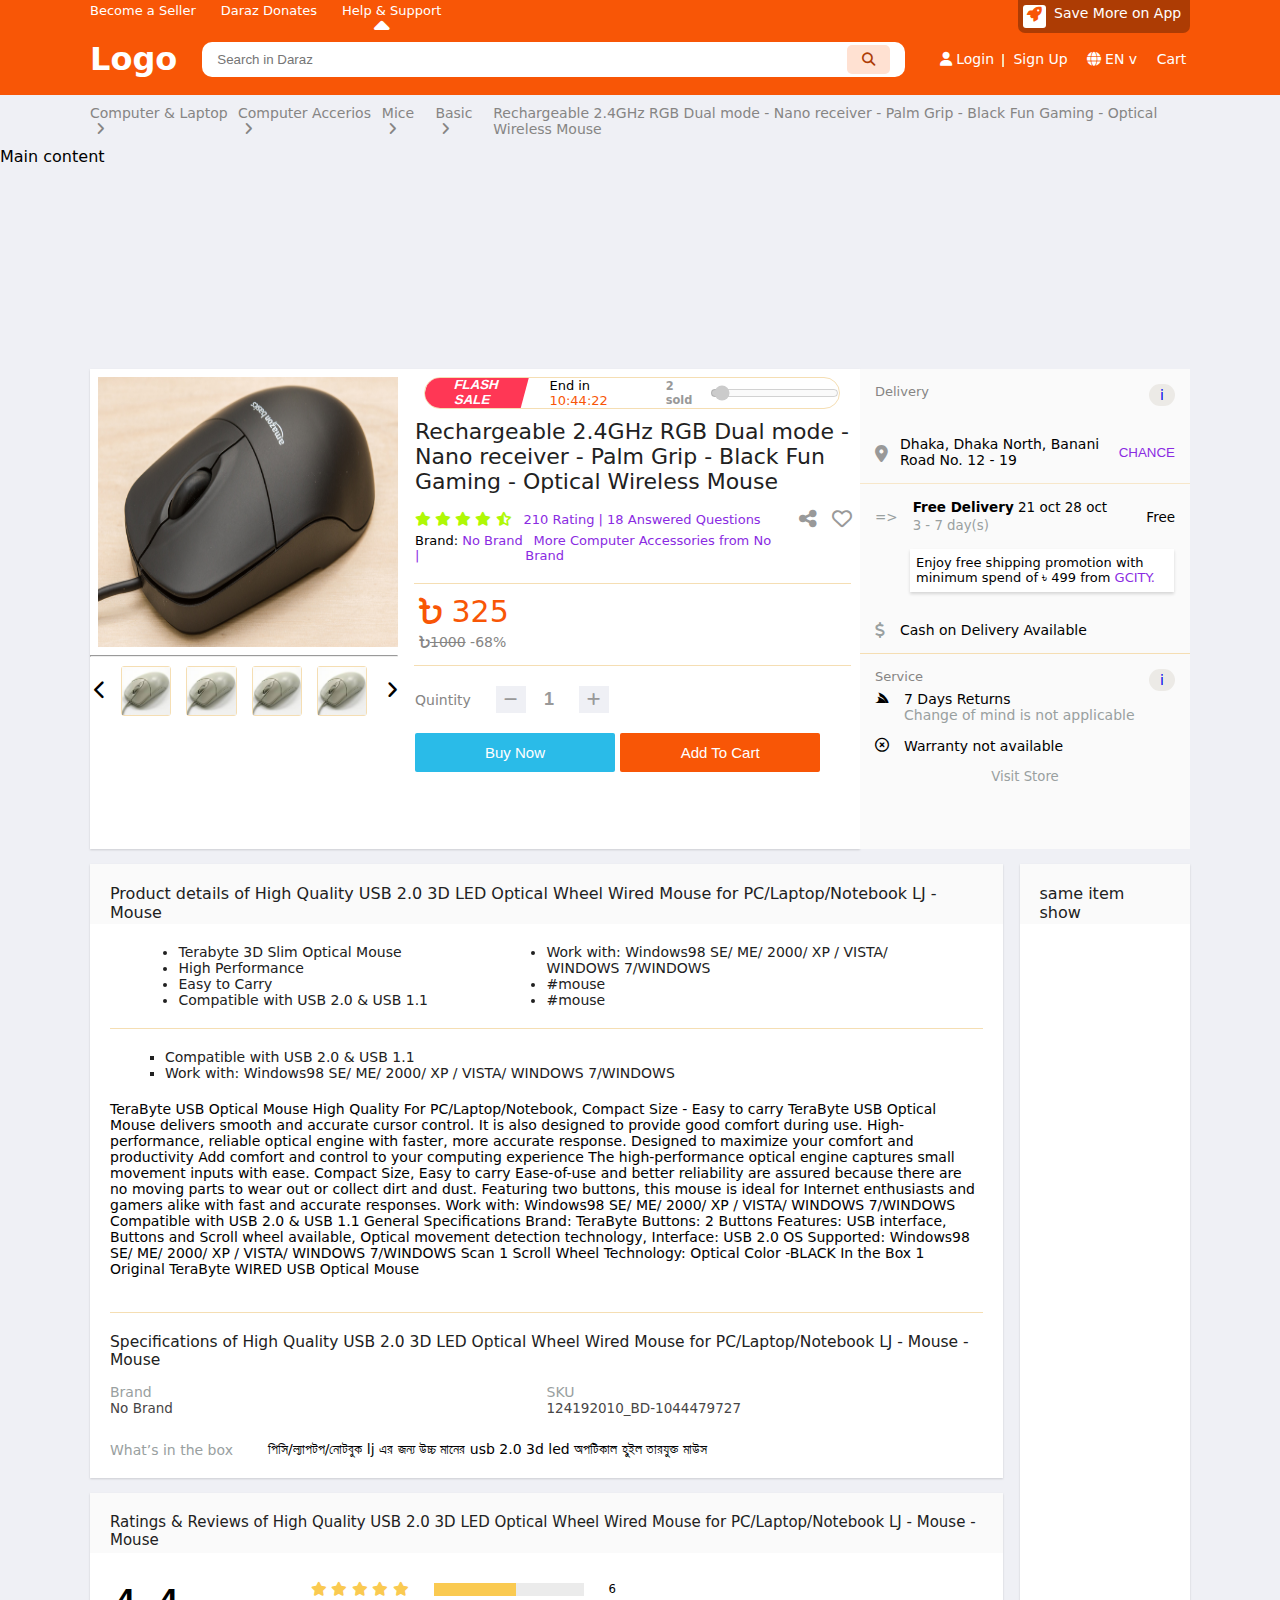
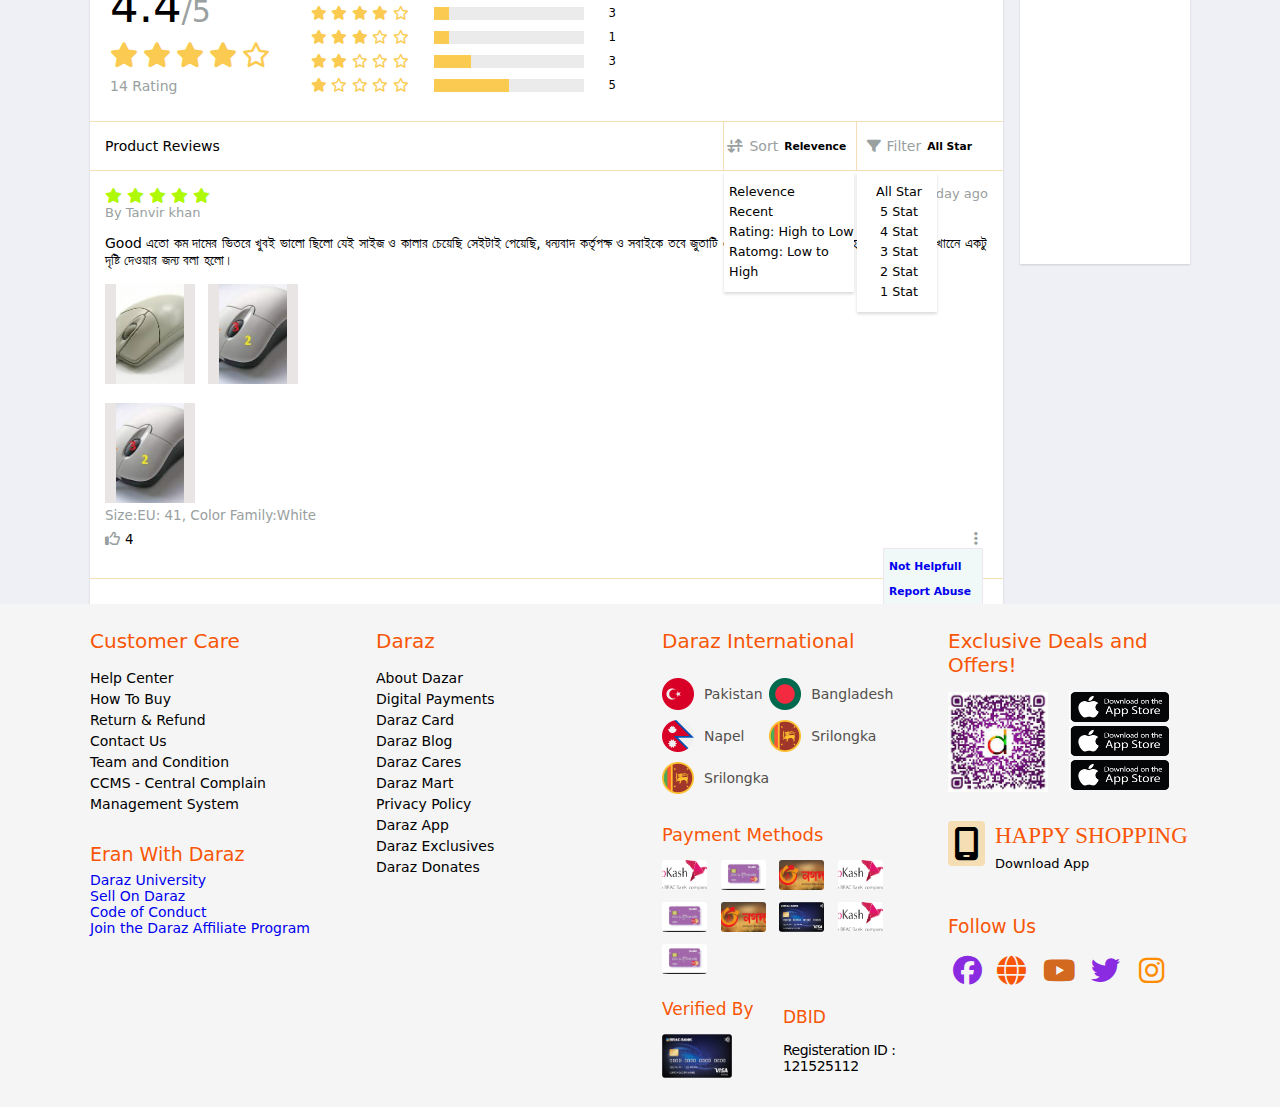
==== commit f75613eb: "ok in comment section" ====
--- a/index.html
+++ b/index.html
@@ -428,54 +428,187 @@
                                             <div class="ratings-wraper d-flex">
                                                 <div class="total-rating">
                                                     <h1>4.4<span>/5</span></h1>
-                                                    <div class="five-star">
-                                                        <i class="fa-solid fa-star"></i>
-                                                        <i class="fa-solid fa-star"></i>
-                                                        <i class="fa-solid fa-star"></i>
-                                                        <i class="fa-solid fa-star"></i>
-                                                        <i class="fa-solid fa-star"></i>
-                                                    </div>
-                                                    <p>374 Rating</p>
-                                                </div>
-                                                <div class="per-star">
-                                                    <div class="five-star">
-                                                        <i class="fa-solid fa-star"></i>
-                                                        <i class="fa-solid fa-star"></i>
-                                                        <i class="fa-solid fa-star"></i>
-                                                        <i class="fa-solid fa-star"></i>
-                                                        <i class="fa-solid fa-star"></i>
-                                                    </div>
-                                                    <div class="four-star">
+                                                    <div class="five-star total-rating-sub">
                                                         <i class="fa-solid fa-star"></i>
                                                         <i class="fa-solid fa-star"></i>
                                                         <i class="fa-solid fa-star"></i>
                                                         <i class="fa-solid fa-star"></i>
                                                         <i class="fa-regular fa-star"></i>
                                                     </div>
-                                                    <div class="three-star">
-                                                        <i class="fa-solid fa-star"></i>
-                                                        <i class="fa-solid fa-star"></i>
-                                                        <i class="fa-solid fa-star"></i>
-                                                        <i class="fa-regular fa-star"></i>
-                                                        <i class="fa-regular fa-star"></i>
-                                                    </div>
-                                                    <div class="two-star">
-                                                        <i class="fa-solid fa-star"></i>
-                                                        <i class="fa-solid fa-star"></i>
-                                                        <i class="fa-regular fa-star"></i>
-                                                        <i class="fa-regular fa-star"></i>
-                                                        <i class="fa-regular fa-star"></i>
-                                                    </div>
-                                                    <div class="one-star">
-                                                        <i class="fa-solid fa-star"></i>
-                                                        <i class="fa-regular fa-star"></i>
-                                                        <i class="fa-regular fa-star"></i>
-                                                        <i class="fa-regular fa-star"></i>
-                                                        <i class="fa-regular fa-star"></i>
-                                                    </div>
-                                                </div>
-                                            </div>
-                                        </div>
+                                                    <p>14 Rating</p>
+                                                </div>
+                                                <div class="per-star">
+                                                    <div class="star-container d-flex">
+                                                        <div>
+                                                            <i class="fa-solid fa-star"></i>
+                                                            <i class="fa-solid fa-star"></i>
+                                                            <i class="fa-solid fa-star"></i>
+                                                            <i class="fa-solid fa-star"></i>
+                                                            <i class="fa-solid fa-star"></i>
+                                                        </div>
+                                                        <div class="progress-bar">
+                                                            <div class="progress rating-div-5"></div>
+                                                        </div>
+                                                        <small>6</small>
+                                                    </div>
+                                                    <div class="star-container d-flex">
+                                                        <div>
+                                                            <i class="fa-solid fa-star"></i>
+                                                            <i class="fa-solid fa-star"></i>
+                                                            <i class="fa-solid fa-star"></i>
+                                                            <i class="fa-solid fa-star"></i>
+                                                            <i class="fa-regular fa-star"></i>
+                                                        </div>
+                                                        <div class="progress-bar">
+                                                            <div class="progress rating-div-4"></div>
+                                                        </div>
+                                                        <small>3</small>
+                                                    </div>
+                                                    <div class="star-container d-flex">
+                                                        <div>
+                                                            <i class="fa-solid fa-star"></i>
+                                                            <i class="fa-solid fa-star"></i>
+                                                            <i class="fa-solid fa-star"></i>
+                                                            <i class="fa-regular fa-star"></i>
+                                                            <i class="fa-regular fa-star"></i>
+                                                        </div>
+                                                        <div class="progress-bar">
+                                                            <div class="progress rating-div-3"></div>
+                                                        </div>
+                                                        <small>1</small>
+                                                    </div>
+                                                    <div class="star-container d-flex">
+                                                        <div>
+                                                            <i class="fa-solid fa-star"></i>
+                                                            <i class="fa-solid fa-star"></i>
+                                                            <i class="fa-regular fa-star"></i>
+                                                            <i class="fa-regular fa-star"></i>
+                                                            <i class="fa-regular fa-star"></i>
+                                                        </div>
+                                                        <div class="progress-bar">
+                                                            <div class="progress rating-div-2"></div>
+                                                        </div>
+                                                        <small>3</small>
+                                                    </div>
+                                                    <div class="star-container d-flex">
+                                                        <div>
+                                                            <i class="fa-solid fa-star"></i>
+                                                            <i class="fa-regular fa-star"></i>
+                                                            <i class="fa-regular fa-star"></i>
+                                                            <i class="fa-regular fa-star"></i>
+                                                            <i class="fa-regular fa-star"></i>
+                                                        </div>
+                                                        <div class="progress-bar">
+                                                            <div class="progress rating-div-1"></div>
+                                                        </div>
+                                                        <small>5</small>
+                                                    </div>
+                                                </div>
+                                            </div>
+                                        </div>
+                                        <!-- rating container end-->
+                                        
+                                        <!-- user review secttion -->
+                                        <div class="user-review">
+                                            <div class="user-review-container">
+                                                <div class="user-review-header">
+                                                    <div class="user-review-header-name">
+                                                        <p>Product Reviews</p>
+                                                    </div>
+                                                    <div class="sort-filter-container">
+                                                        <div class="half">
+                                                            <div class="sort d-flex">
+                                                                <p><i class="fa-solid fa-arrow-down-up-across-line"></i></p>
+                                                                <p>Sort</p>
+                                                                <h6>Relevence</h6>
+                                                                <div>
+                                                                    <div class="sort-drop-down">
+                                                                        <h6>Relevence</h6>
+                                                                        <h6>Recent</h6>
+                                                                        <h6>Rating: High to Low</h6>
+                                                                        <h6>Ratomg: Low to High</h6>
+                                                                    </div>
+                                                                </div>
+                                                            </div>
+                                                        </div>
+                                                        <div class="half">
+                                                            <div class="filter d-flex">
+                                                                <p><i class="fa-solid fa-filter"></i></p>
+                                                                <p>Filter</p>
+                                                                <h6>All Star</h6>
+                                                                <div>
+                                                                    <div class="filter-drop-down">
+                                                                        <h6>All Star</h6>
+                                                                        <h6>5 Stat</h6>
+                                                                        <h6>4 Stat</h6>
+                                                                        <h6>3 Stat</h6>
+                                                                        <h6>2 Stat</h6>
+                                                                        <h6>1 Stat</h6>
+                                                                    </div>
+                                                                </div>
+                                                            </div>
+                                                        </div>
+                                                    </div>
+                                                </div>
+                                            </div>
+                                        </div>
+                                        <!-- user review section end -->
+                                        
+                                        <!-- user comment and review imgage -->
+                                        <div class="user-comment-review">
+                                            <div class="user-comment-review-wraper">
+                                                <div class="each-user-commnet">
+                                                    <div class="user-name-and-rating">
+                                                        <div>
+                                                            <i class="fa-solid fa-star"></i>
+                                                            <i class="fa-solid fa-star"></i>
+                                                            <i class="fa-solid fa-star"></i>
+                                                            <i class="fa-solid fa-star"></i>
+                                                            <i class="fa-solid fa-star"></i>
+                                                            <p>By Tanvir khan</p>
+                                                        </div>
+                                                        <div>
+                                                            <p>1 day ago</p>
+                                                        </div>
+                                                    </div>
+                                                    <div class="user-comment-container">
+                                                        <p>
+                                                            Good এতো কম দামের ভিতরে খুবই ভালো ছিলো যেই সাইজ ও কালার চেয়েছি    সেইটাই পেয়েছি,  ধন্যবাদ কর্তৃপক্ষ ও সবাইকে
+                                                            তবে জুতাটি এভাবে পলিথিনে দেওয়া ঠিক হয়নি কর্তৃপক্ষেকে এখানেে একটু দৃষ্টি দেওয়ার জন্য বলা হলো।
+                                                        </p>
+                                                        <!-- user-comment-image -->
+                                                        <div class="user-comment-image">
+                                                            <div class="user-comment-all-img">
+                                                                <img src="product-img/images (1).jpeg" alt="user review image">
+                                                                <img src="product-img/images (2).jpeg" alt="user review image">
+                                                                <!-- <div><i class="fa-solid fa-caret-down"></i></div> -->
+                                                                <div class="show-big-image">
+                                                                    <img src="product-img/images (2).jpeg" alt="">
+                                                                </div>
+                                                            </div>
+                                                            <p>Size:EU: 41, Color Family:White</p>
+                                                            <div class="users-like">
+                                                                <div>
+                                                                    <i class="fa-regular fa-thumbs-up"></i>
+                                                                    <small>4</small>
+                                                                </div>
+                                                                <div>
+                                                                    <div class="three-dot">
+                                                                        <i class="fa-solid fa-ellipsis-vertical"></i>
+                                                                        <div class="three-dot-drop-down">
+                                                                            <h6><a href="#">Not Helpfull</a></h6>
+                                                                            <h6><a href="#">Report Abuse</a></h6>
+                                                                        </div>
+                                                                    </div>
+                                                                </div>
+                                                            </div>
+                                                        </div>
+                                                        <!-- user-comment-image end -->
+                                                    </div>
+                                                </div>
+                                            </div>
+                                        </div>
+                                        <!-- user comment and review imgage -->
                                     </div>
                                 </div>
                             </div>
--- a/style.css
+++ b/style.css
@@ -494,17 +494,13 @@
     list-style:disc;
     color: #212121;
 }
-.product-all-info{
-    /* height: 822px; */
-
-}
+
 .head{
     padding: 20px;
     background-color: #fafafa;
     height: 60px;
 }
-.product-ul-container{
-}
+
 .product-info-ul-wraper{
     padding: 20px;
     width: 85%;
@@ -570,16 +566,26 @@
     box-shadow: 0 1px 2px rgba(0, 0, 0, .15);
     margin-top: 15px;
     width: 100%;
+    padding-bottom: 25px;
 }
 .rating-and-review-wraper .head h5{font-size: 15px;}
 
 
-
+/* star container */
+.star-container{
+    margin: 8px 0;
+}
 .ratings-containers{
     padding: 20px;
 }
 .total-rating{
     width: 23%;
+}
+.total-rating i{
+    font-size: 25px;
+}
+.total-rating-sub{
+    margin: 10px 0;
 }
 .total-rating h1{
     font-weight: 400;
@@ -597,6 +603,179 @@
 .ratings-wraper i{
     color: #FACA51;
 }
+
+.per-star .d-flex{
+    gap: 25px;
+}
+.per-star {
+    font-size: 14px;
+}
+
+
+/* range  */
+.progress-bar{
+    width: 150px;
+    height: 13px;
+    background-color:rgb(235, 235, 235);
+}
+.progress{
+    height: 100%;
+    background-color: #FACA51;
+}
+.rating-div-5{width: 55%;}
+.rating-div-4{width: 10%;}
+.rating-div-3{width: 10%;}
+.rating-div-2{width: 25%;}
+.rating-div-1{width: 50%;}
+
+/*  user-review-header  */
+.user-review-header{
+    padding: 0 15px ;
+    display: flex;
+    align-items: center;
+    width: 100%;
+    border-top: 1px solid wheat;
+    border-bottom: 1px solid wheat;
+    height: 50px;
+}
+.user-review-header-name{
+    width: 70%;
+}
+
+
+/* sort-filter-container */
+.sort-filter-container{
+    width: 30%;
+    height: 100%;
+    display: flex;
+    align-items: center;
+}
+.sort-filter-container .half{
+    height: 100%;
+}
+.sort-filter-container .d-flex{
+    height: 100%;
+    align-items: center;
+    justify-content: center;
+    gap: 6px;
+}
+.sort,.filter{
+    border-left: 1px solid wheat;
+    cursor: pointer;
+    position: relative;
+}
+.sort p,.filter p{
+    color:var(--secondery)
+}
+/*  filter drop down  */
+.filter-drop-down,.sort-drop-down{
+    position: absolute;
+    left: 0;
+    top: 50px;
+    padding: 10px 0;
+    line-height: 20px;
+    width: 80px;
+    background-color: white;
+    box-shadow: 0px 2px 3px rgba(0, 0, 0, .15);
+    text-align: center;
+    font-size: 19px;
+    z-index: 11;
+}
+.filter-drop-down h6 ,.sort-drop-down h6{
+    font-weight: normal;
+    padding-left: 5px;
+}
+.filter-drop-down h6:hover,.sort-drop-down h6:hover{
+    background-color: #cecaca;
+}
+.sort-drop-down{
+    width: 130px;
+    text-align: left;
+}
+
+
+
+
+/* each-user-commnet */
+.each-user-commnet{
+    border-bottom: 1px solid wheat;
+    padding: 15px 0;
+}
+.each-user-commnet i{
+    color: #aff806;
+    font-size: 15px;
+}
+.user-name-and-rating{
+    padding: 0 15px;
+    display: flex;
+    justify-content: space-between;
+}
+.user-name-and-rating p{
+    color: var(--secondery);
+    font-size: 13px;
+}
+.user-comment-container{
+    padding: 15px;
+}
+
+/* user-comment-all-img */
+.user-comment-all-img{position: relative;
+}
+.user-comment-all-img img{
+    background-color: #e9e5e5;
+    padding:0 11px;
+    width: 90px;    
+    height: 100px;
+    object-fit: cover;
+    margin-top: 15px;
+    cursor: pointer;
+    margin-right: 8px;
+    transition: all .8s;
+    z-index: 33;
+}
+.user-comment-all-img img:hover{
+    margin-left: 20px;
+    transform:scale(1.2);
+    height:150px;
+    width:200px;
+    background-color: orange;
+}
+.user-comment-all-img i{
+    position: absolute;
+    left: 0;
+    bottom: 0;
+    font-size: 25px;
+}
+.user-comment-image p{
+    color: var(--secondery);
+    padding-bottom:6px;
+    font-size: 13.5px;
+}
+.users-like{
+    display: flex;
+    justify-content: space-between;
+}
+.users-like i{
+    color: var(--secondery);
+}
+.three-dot{
+    /* width: 10px; */
+    padding-right: 10px;
+    cursor: pointer;
+    position: relative;
+}
+.three-dot-drop-down{
+    width: 100px;
+    position: absolute;
+    right: 5px;
+    padding: 5px;
+    line-height: 25px;
+    background-color: #f0f8f8;
+    border: 1px solid rgb(238, 229, 238);
+    cursor: pointer;
+}
+
+
 
 
 
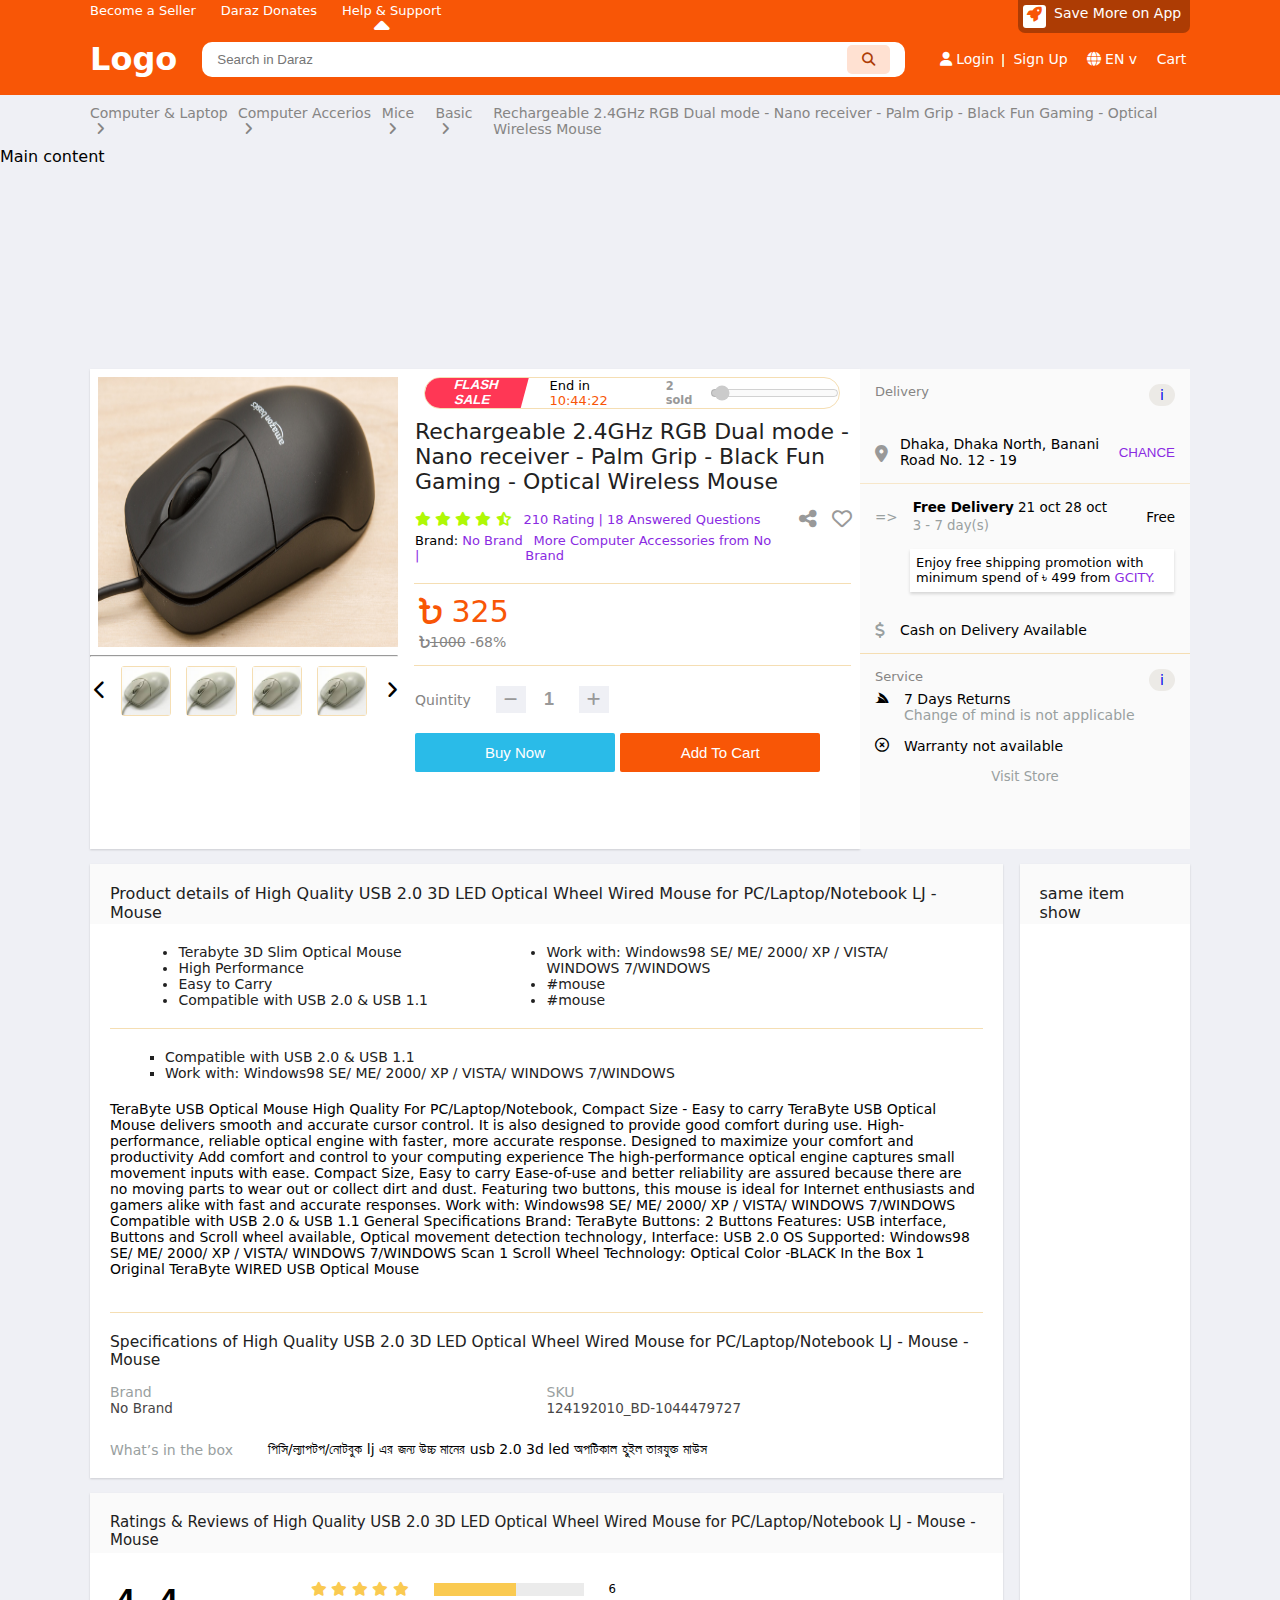
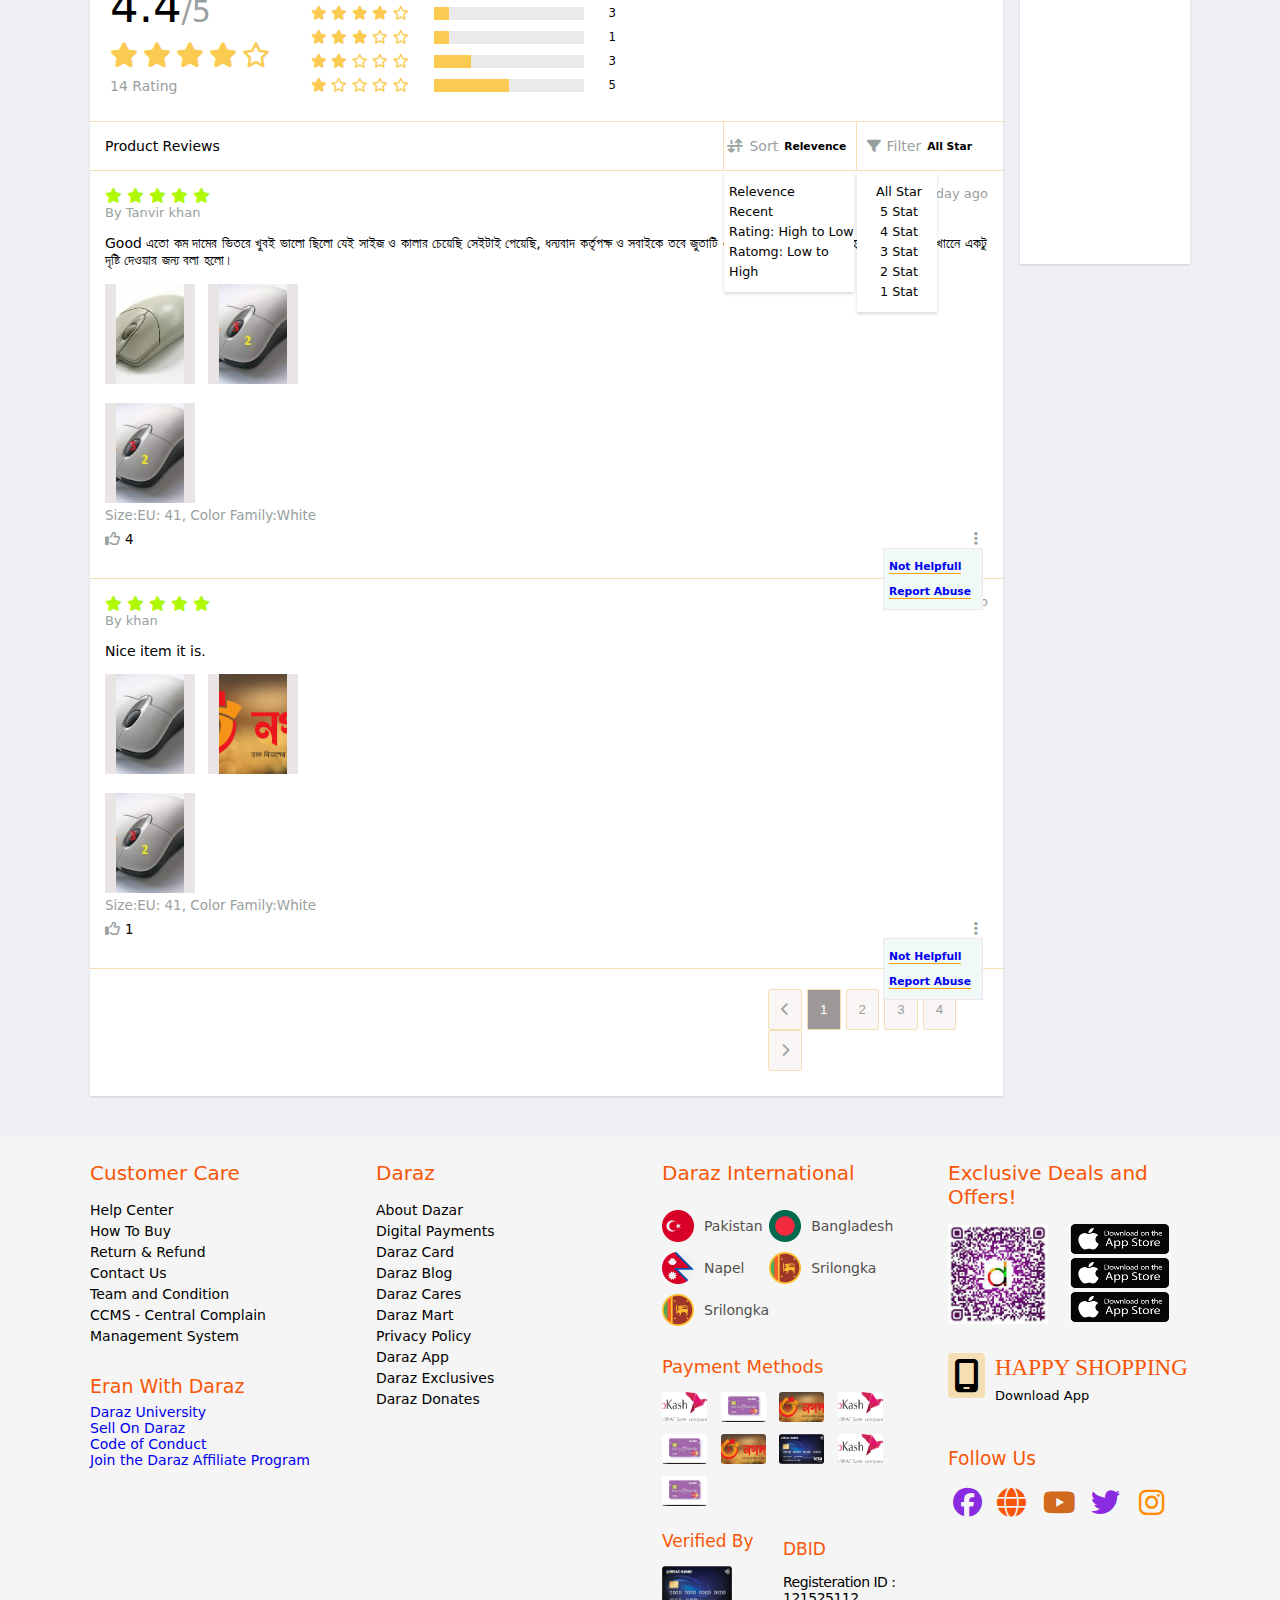
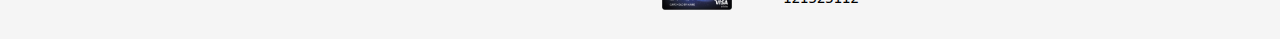
==== commit 4ccfd205: "comment page ok" ====
--- a/index.html
+++ b/index.html
@@ -609,6 +609,73 @@
                                             </div>
                                         </div>
                                         <!-- user comment and review imgage -->
+                                        <!-- user comment and review imgage -->
+                                        <div class="user-comment-review">
+                                            <div class="user-comment-review-wraper">
+                                                <div class="each-user-commnet">
+                                                    <div class="user-name-and-rating">
+                                                        <div>
+                                                            <i class="fa-solid fa-star"></i>
+                                                            <i class="fa-solid fa-star"></i>
+                                                            <i class="fa-solid fa-star"></i>
+                                                            <i class="fa-solid fa-star"></i>
+                                                            <i class="fa-solid fa-star"></i>
+                                                            <p>By khan</p>
+                                                        </div>
+                                                        <div>
+                                                            <p>1 day ago</p>
+                                                        </div>
+                                                    </div>
+                                                    <div class="user-comment-container">
+                                                        <p>
+                                                            Nice item it is.
+                                                        </p>
+                                                        <!-- user-comment-image -->
+                                                        <div class="user-comment-image">
+                                                            <div class="user-comment-all-img">
+                                                                <img src="product-img/images.jpeg" alt="user review image">
+                                                                <img src="image/nagad.webp" alt="user review image">
+                                                                <!-- <div><i class="fa-solid fa-caret-down"></i></div> -->
+                                                                <div class="show-big-image">
+                                                                    <img src="product-img/images (2).jpeg" alt="">
+                                                                </div>
+                                                            </div>
+                                                            <p>Size:EU: 41, Color Family:White</p>
+                                                            <div class="users-like">
+                                                                <div>
+                                                                    <i class="fa-regular fa-thumbs-up"></i>
+                                                                    <small>1</small>
+                                                                </div>
+                                                                <div>
+                                                                    <div class="three-dot">
+                                                                        <i class="fa-solid fa-ellipsis-vertical"></i>
+                                                                        <div class="three-dot-drop-down">
+                                                                            <h6><a href="#">Not Helpfull</a></h6>
+                                                                            <h6><a href="#">Report Abuse</a></h6>
+                                                                        </div>
+                                                                    </div>
+                                                                </div>
+                                                            </div>
+                                                        </div>
+                                                        <!-- user-comment-image end -->
+                                                    </div>
+                                                </div>
+                                            </div>
+                                        </div>
+                                        <!-- user comment and review imgage -->
+                                        
+                                        <!-- comment page left right -->
+                                        <div class="page-container">
+                                            <div class="page-wraper">
+                                                <button><i class="fa-solid fa-chevron-left"></i></button>
+                                                <button class="active-page">1</button>
+                                                <button>2</button>
+                                                <button>3</button>
+                                                <button>4</button>
+                                                <button><i class="fa-solid fa-chevron-right"></i></button>
+                                            </div>
+                                        </div>
+                                        <!-- comment page left right end-->
                                     </div>
                                 </div>
                             </div>
--- a/style.css
+++ b/style.css
@@ -567,8 +567,10 @@
     margin-top: 15px;
     width: 100%;
     padding-bottom: 25px;
+    margin-bottom: 40px;
 }
 .rating-and-review-wraper .head h5{font-size: 15px;}
+
 
 
 /* star container */
@@ -610,6 +612,7 @@
 .per-star {
     font-size: 14px;
 }
+
 
 
 /* range  */
@@ -641,6 +644,8 @@
 .user-review-header-name{
     width: 70%;
 }
+
+
 
 
 /* sort-filter-container */
@@ -718,6 +723,8 @@
     padding: 15px;
 }
 
+
+
 /* user-comment-all-img */
 .user-comment-all-img{position: relative;
 }
@@ -774,9 +781,32 @@
     border: 1px solid rgb(238, 229, 238);
     cursor: pointer;
 }
-
-
-
+.three-dot-drop-down a{
+    border-bottom: 1px solid orange;
+}
+
+
+
+
+/*========== comment  page container  ============= */
+.page-wraper{
+    padding-right: 10px;
+    width: 235px;
+    margin-left: auto;
+    margin-top: 20px;
+}
+.page-wraper button{
+    background-color: #faf6f6;
+    color: var(--secondery);
+    padding: 12px 12px;
+    border-radius: 2px;
+    cursor: pointer;
+    border: 1px solid wheat;
+}
+.active-page{
+    background-color: #9e9898 !important;
+    color: white !important;
+}
 
 
 .same-item{
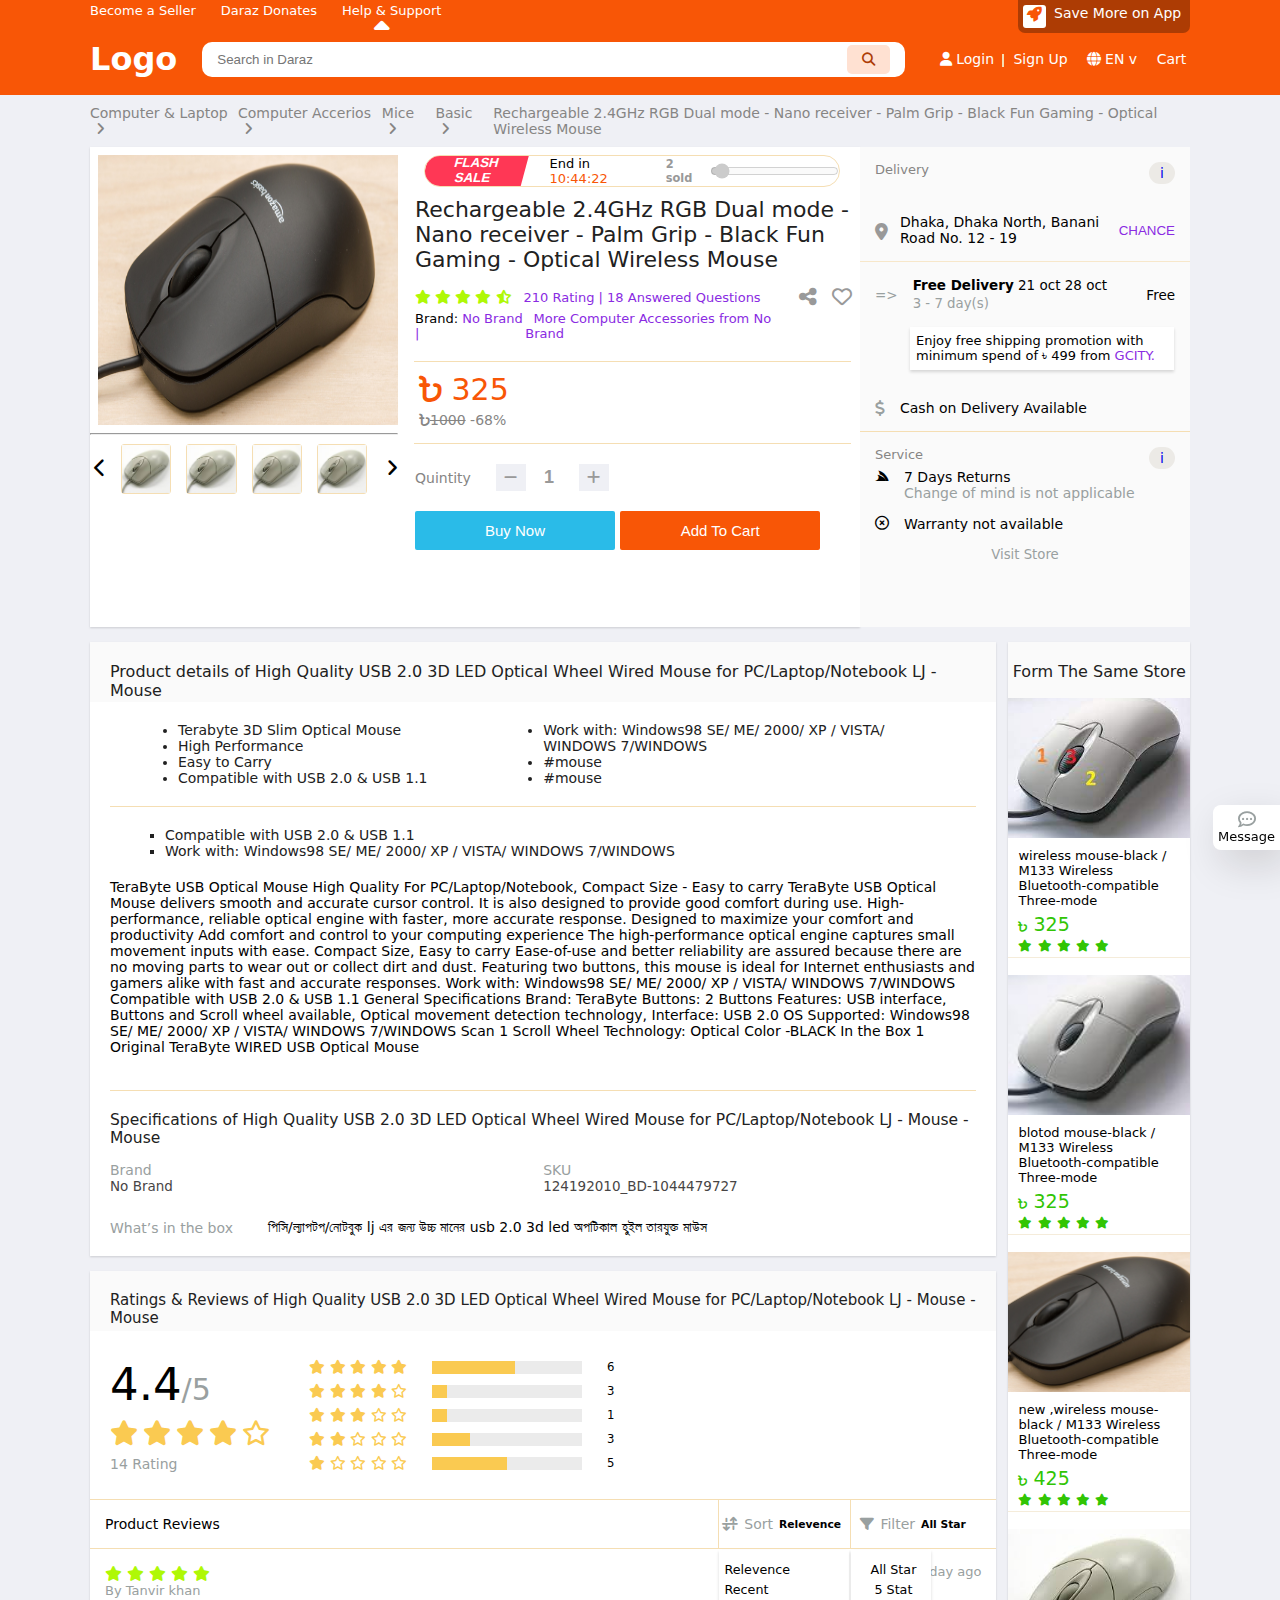
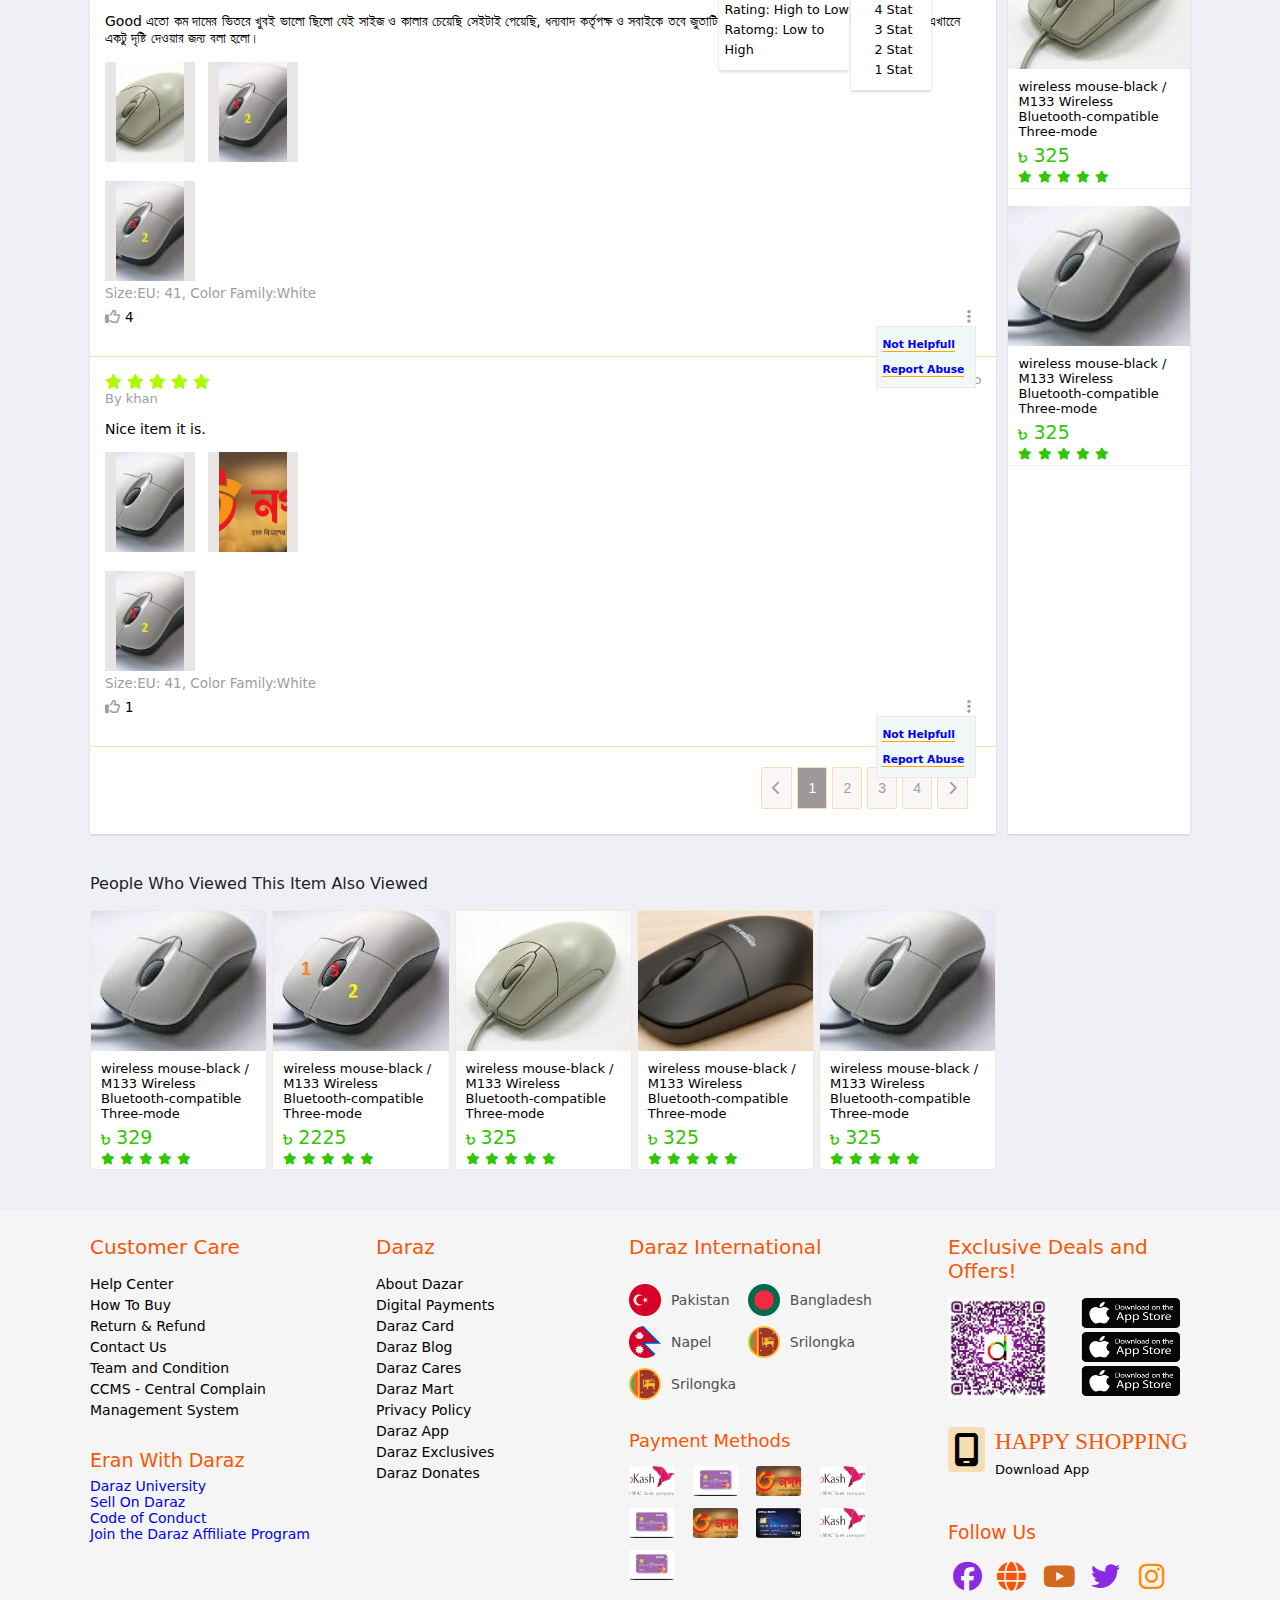
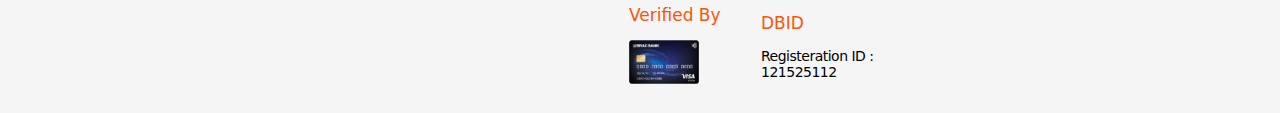
==== commit bf40e668: "login and sigin ok" ====
--- a/index.html
+++ b/index.html
@@ -85,6 +85,8 @@
                             </div>
                         </div>
                     </div>
+                    
+                    
                     <!-- header top end here -->
                     <div class="header-main-container">
                         <div class="header-main-wraper">
@@ -94,8 +96,8 @@
                                 <button class="btn-search-item"><i class="fa-solid fa-magnifying-glass"></i></button>
                             </div>
                             <div class="login-container">
-                                <div class="login-bar-main"><a href="#"><i class="fa-solid fa-user"></i> Login</a></div> 
-                                <div><a href="#">Sign Up</a></div>
+                                <div class="login-bar-main"><a href="login.html"><i class="fa-solid fa-user"></i> Login</a></div> 
+                                <div><a href="registion.html">Sign Up</a></div>
                                 <div  class="language-main"><a href="#"><i class="fa-solid fa-globe"></i>EN <span class="v">v</span></a>
                                     <div class="language">
                                         <p>Select Language </p>
@@ -128,7 +130,6 @@
             </div>
         </div>
         
-        <div style="height: 222px !important;">Main content</div>
     
         
         
@@ -686,14 +687,122 @@
                         
                         
                         
+                        
+                        
+                        
+                        
+                        
+                        
                         <!-- same item show -->
                         <div class="same-item">
                             <div class="same-item-wraper">
-                                <div class="head">
-                                    <h5>same item show</h5>
-                                </div>
-                            </div>
-                        </div>
+                                <div class="head-same-item">
+                                    <h5>Form The Same Store</h5>
+                                    
+                                    <!-- same item show  -->
+                                    <div class="same-each-item">
+                                        <div><img src="product-img/images (2).jpeg" alt=""></div>
+                                        <div class="same-each-footer">
+                                            <p>
+                                                wireless mouse-black / M133 Wireless Bluetooth-compatible Three-mode
+                                            </p>
+                                            <h3>
+                                                <span><i class="fa-solid fa-bangladeshi-taka-sign"></i></span> 325
+                                            </h3>
+                                            <div>
+                                                <i class="fa-solid fa-star"></i>
+                                                <i class="fa-solid fa-star"></i>
+                                                <i class="fa-solid fa-star"></i>
+                                                <i class="fa-solid fa-star"></i>
+                                                <i class="fa-solid fa-star"></i>
+                                            </div>
+                                        </div>
+                                    </div>
+                                    <!-- same item show  -->
+                                    <!-- same item show  -->
+                                    <div class="same-each-item">
+                                        <div><img src="product-img/images.jpeg" alt=""></div>
+                                        <div class="same-each-footer">
+                                            <p>
+                                                blotod mouse-black / M133 Wireless Bluetooth-compatible Three-mode
+                                            </p>
+                                            <h3>
+                                                <span><i class="fa-solid fa-bangladeshi-taka-sign"></i></span> 325
+                                            </h3>
+                                            <div>
+                                                <i class="fa-solid fa-star"></i>
+                                                <i class="fa-solid fa-star"></i>
+                                                <i class="fa-solid fa-star"></i>
+                                                <i class="fa-solid fa-star"></i>
+                                                <i class="fa-solid fa-star"></i>
+                                            </div>
+                                        </div>
+                                    </div>
+                                    <!-- same item show  -->
+                                    <!-- same item show  -->
+                                    <div class="same-each-item">
+                                        <div><img src="product-img/design-medium.jpg" alt=""></div>
+                                        <div class="same-each-footer">
+                                            <p>
+                                                new ,wireless mouse-black / M133 Wireless Bluetooth-compatible Three-mode
+                                            </p>
+                                            <h3>
+                                                <span><i class="fa-solid fa-bangladeshi-taka-sign"></i></span> 425
+                                            </h3>
+                                            <div>
+                                                <i class="fa-solid fa-star"></i>
+                                                <i class="fa-solid fa-star"></i>
+                                                <i class="fa-solid fa-star"></i>
+                                                <i class="fa-solid fa-star"></i>
+                                                <i class="fa-solid fa-star"></i>
+                                            </div>
+                                        </div>
+                                    </div>
+                                    <!-- same item show  -->
+                                    <!-- same item show  -->
+                                    <div class="same-each-item">
+                                        <div><img src="product-img/images (1).jpeg" alt=""></div>
+                                        <div class="same-each-footer">
+                                            <p>
+                                                wireless mouse-black / M133 Wireless Bluetooth-compatible Three-mode
+                                            </p>
+                                            <h3>
+                                                <span><i class="fa-solid fa-bangladeshi-taka-sign"></i></span> 325
+                                            </h3>
+                                            <div>
+                                                <i class="fa-solid fa-star"></i>
+                                                <i class="fa-solid fa-star"></i>
+                                                <i class="fa-solid fa-star"></i>
+                                                <i class="fa-solid fa-star"></i>
+                                                <i class="fa-solid fa-star"></i>
+                                            </div>
+                                        </div>
+                                    </div>
+                                    <!-- same item show  -->
+                                    <!-- same item show  -->
+                                    <div class="same-each-item">
+                                        <div><img src="product-img/images.jpeg" alt=""></div>
+                                        <div class="same-each-footer">
+                                            <p>
+                                                wireless mouse-black / M133 Wireless Bluetooth-compatible Three-mode
+                                            </p>
+                                            <h3>
+                                                <span><i class="fa-solid fa-bangladeshi-taka-sign"></i></span> 325
+                                            </h3>
+                                            <div>
+                                                <i class="fa-solid fa-star"></i>
+                                                <i class="fa-solid fa-star"></i>
+                                                <i class="fa-solid fa-star"></i>
+                                                <i class="fa-solid fa-star"></i>
+                                                <i class="fa-solid fa-star"></i>
+                                            </div>
+                                        </div>
+                                    </div>
+                                    <!-- same item show  -->
+                                </div>
+                            </div>
+                        </div>
+                        <!-- same item show -->
                     </div>
                 </div>
             </div>
@@ -702,6 +811,114 @@
         
         
             
+        
+        
+        
+        <!-- people aslo viewed -->
+        <div class="people-viewed-item-contaienr container">
+            <h3 class="h5">People Who Viewed This Item Also Viewed</h3>
+
+            <div class="people-viewed-item-wraper ">
+                <!-- same item show  -->
+                <div class="same-each-item">
+                    <div><img src="product-img/images.jpeg" alt=""></div>
+                    <div class="same-each-footer">
+                        <p>
+                            wireless mouse-black / M133 Wireless Bluetooth-compatible Three-mode
+                        </p>
+                        <h3>
+                            <span><i class="fa-solid fa-bangladeshi-taka-sign"></i></span> 329
+                        </h3>
+                        <div>
+                            <i class="fa-solid fa-star"></i>
+                            <i class="fa-solid fa-star"></i>
+                            <i class="fa-solid fa-star"></i>
+                            <i class="fa-solid fa-star"></i>
+                            <i class="fa-solid fa-star"></i>
+                        </div>
+                    </div>
+                </div>
+                <div class="same-each-item">
+                    <div><img src="product-img/images (2).jpeg" alt=""></div>
+                    <div class="same-each-footer">
+                        <p>
+                            wireless mouse-black / M133 Wireless Bluetooth-compatible Three-mode
+                        </p>
+                        <h3>
+                            <span><i class="fa-solid fa-bangladeshi-taka-sign"></i></span> 2225
+                        </h3>
+                        <div>
+                            <i class="fa-solid fa-star"></i>
+                            <i class="fa-solid fa-star"></i>
+                            <i class="fa-solid fa-star"></i>
+                            <i class="fa-solid fa-star"></i>
+                            <i class="fa-solid fa-star"></i>
+                        </div>
+                    </div>
+                </div>
+                <div class="same-each-item">
+                    <div><img src="product-img/images (1).jpeg" alt=""></div>
+                    <div class="same-each-footer">
+                        <p>
+                            wireless mouse-black / M133 Wireless Bluetooth-compatible Three-mode
+                        </p>
+                        <h3>
+                            <span><i class="fa-solid fa-bangladeshi-taka-sign"></i></span> 325
+                        </h3>
+                        <div>
+                            <i class="fa-solid fa-star"></i>
+                            <i class="fa-solid fa-star"></i>
+                            <i class="fa-solid fa-star"></i>
+                            <i class="fa-solid fa-star"></i>
+                            <i class="fa-solid fa-star"></i>
+                        </div>
+                    </div>
+                </div>
+                <div class="same-each-item">
+                    <div><img src="product-img/design-medium.jpg" alt=""></div>
+                    <div class="same-each-footer">
+                        <p>
+                            wireless mouse-black / M133 Wireless Bluetooth-compatible Three-mode
+                        </p>
+                        <h3>
+                            <span><i class="fa-solid fa-bangladeshi-taka-sign"></i></span> 325
+                        </h3>
+                        <div>
+                            <i class="fa-solid fa-star"></i>
+                            <i class="fa-solid fa-star"></i>
+                            <i class="fa-solid fa-star"></i>
+                            <i class="fa-solid fa-star"></i>
+                            <i class="fa-solid fa-star"></i>
+                        </div>
+                    </div>
+                </div>
+                <div class="same-each-item">
+                    <div><img src="product-img/images.jpeg" alt=""></div>
+                    <div class="same-each-footer">
+                        <p>
+                            wireless mouse-black / M133 Wireless Bluetooth-compatible Three-mode
+                        </p>
+                        <h3>
+                            <span><i class="fa-solid fa-bangladeshi-taka-sign"></i></span> 325
+                        </h3>
+                        <div>
+                            <i class="fa-solid fa-star"></i>
+                            <i class="fa-solid fa-star"></i>
+                            <i class="fa-solid fa-star"></i>
+                            <i class="fa-solid fa-star"></i>
+                            <i class="fa-solid fa-star"></i>
+                        </div>
+                    </div>
+                </div>
+                <!-- same item show  -->
+            </div>
+        </div>
+        
+        
+        
+        
+        
+        
         
         
         
@@ -732,6 +949,8 @@
                             </div>
                         </div>
                     </div>
+                    
+                    
                     <div>
                         <h2>Daraz</h2>
                         <div class="footer-p-container">
@@ -747,6 +966,8 @@
                             <p><a href="#">Daraz Donates</a></p>
                         </div>
                     </div>
+                    
+                    
                     <div>
                         <h2>Daraz International</h2>
                         <div class="flag-container">
@@ -781,6 +1002,8 @@
                                 </a>
                             </div>
                         </div>
+                        
+                        
                         
                         <div class="payment-container">
                             <h2>Payment Methods</h2>
@@ -854,6 +1077,18 @@
     </div>
     <!-- footer end here -->
     
+    
+    
+    <!-- message  -->
+    <div class="message">
+        <div class="message-container">
+            <i class="fa-regular fa-comment-dots"></i>
+            <div>Message</div>
+        </div>
+    </div>
+    
+    
+    
     <script src="app.js"></script>
 </body>
 </html>--- a/footer.css
+++ b/footer.css
@@ -14,9 +14,9 @@
 }
 .footer-wraper{
     display: grid;
-    grid-template-columns: repeat(4,1fr);
+    grid-template-columns:21% 18% 24% 24%;
     padding: 25px 0;
-    gap:4%;
+    gap:5%;
 }
 .footer-wraper h2{
     color: var(--primaryColor);
--- a/style.css
+++ b/style.css
@@ -35,6 +35,32 @@
     outline: none;
     background-color: transparent;
 }
+.h5{
+    color: #212121;
+    font-size: 16px;
+    font-weight: 500;
+}
+label{
+    font-size: 14px;
+    color: #383838;
+    letter-spacing: -.5px;
+    font-weight: 400;
+
+}
+.login-form-container input{
+    margin-top: 7px;
+    padding: 10px 10px;
+    border: none;
+    outline: none;
+    border: 1px solid rgb(243, 240, 233);
+    width:100%;
+}
+form input::placeholder{
+    color: #bebbb8;
+    font-size: 13px;
+}
+
+
 
 
 
@@ -342,9 +368,6 @@
 .delivery{
     background-color: #FAFAFA;
 }
-.delivery-container{
-    /* padding: 15px; */
-}
 .delivery-top{
     display: flex;
     justify-content:space-between;
@@ -482,8 +505,8 @@
     box-sizing: border-box;
     margin-top: 15px;
     display: grid;
-    grid-template-columns: 83% 15.5%;
-    gap: 1.5%;
+    grid-template-columns: 82.4% 16.5%;
+    gap: 1.1%;
 }
 .product-all-info-container{
     background-color: white;
@@ -493,12 +516,6 @@
     font-size: 14px;
     list-style:disc;
     color: #212121;
-}
-
-.head{
-    padding: 20px;
-    background-color: #fafafa;
-    height: 60px;
 }
 
 .product-info-ul-wraper{
@@ -798,10 +815,14 @@
 .page-wraper button{
     background-color: #faf6f6;
     color: var(--secondery);
-    padding: 12px 12px;
+    padding: 12px 10px;
     border-radius: 2px;
     cursor: pointer;
     border: 1px solid wheat;
+    font-size: 14px;
+}
+.page-wraper button:hover{
+    background-color: #d1d4d4;
 }
 .active-page{
     background-color: #9e9898 !important;
@@ -809,8 +830,106 @@
 }
 
 
+
+
+
+/* ======== same item show ================ */
 .same-item{
     background-color: white;
     box-shadow: 0 1px 2px rgba(0, 0, 0, .15);
-    height: 1000px;
-}
+    margin-bottom: 40px;
+}
+.head{
+    padding: 20px;
+    background-color: #fafafa;
+    height: 60px;
+}
+.head-same-item{
+    padding: 20px 0;
+    background-color: #fafafa;
+    height:60px;
+    margin-bottom: 20px;
+}
+
+.head-same-item h5{
+    text-align: center;
+    font-size: 16px;
+    color: #212121;
+    font-weight: 500;
+}
+.same-each-item{
+    margin-top: 17px;
+    height: 260px;
+    border-bottom: 1px solid rgb(245, 236, 218);
+    transition: all .3s;
+}
+.same-each-item:hover{
+    cursor: pointer;
+    box-shadow: 0 6px 17px rgba(0, 0, 0, .15);
+}
+.same-each-item img{
+    display: block;
+    width: 100%;
+    height: 140px;
+    object-fit: cover;
+}
+.same-each-footer{
+    padding: 10px;
+}
+.same-each-footer p{
+    font-size: 13px;
+    margin-bottom: 5px;
+}
+.same-each-footer h3{
+    color: #31c504;
+    font-size: 19px;
+    font-weight: normal;
+    
+}
+.same-each-footer i{
+    color: #31c504;
+    font-size: 12px;
+}
+
+
+
+
+
+
+
+/* people also viewed */
+.people-viewed-item-wraper{
+    display: grid;
+    grid-template-columns: repeat(5,1fr);
+    margin-bottom: 40px;
+    width: 82.4%;
+    gap: 5px;
+}
+.people-viewed-item-wraper .same-each-item{
+    background-color: white;
+    border: 1px solid rgb(243, 234, 217);
+    border-radius: 3px;
+}
+
+
+
+/* message  */
+.message-container{
+    position: fixed;
+    bottom:50px;
+    background-color: white;
+    box-shadow: 8px 14px 39px rgba(24, 21, 21, 0.15);
+    right: 0;
+    font-size: 13px;
+    padding: 6px 5px;
+    text-align: center;
+    border-top-left-radius: 8px;
+    border-bottom-left-radius: 8px;
+    cursor: pointer;
+    font-weight: 500;
+}
+
+.message-container i{
+    font-size: 18px;
+    color: var(--secondery);
+}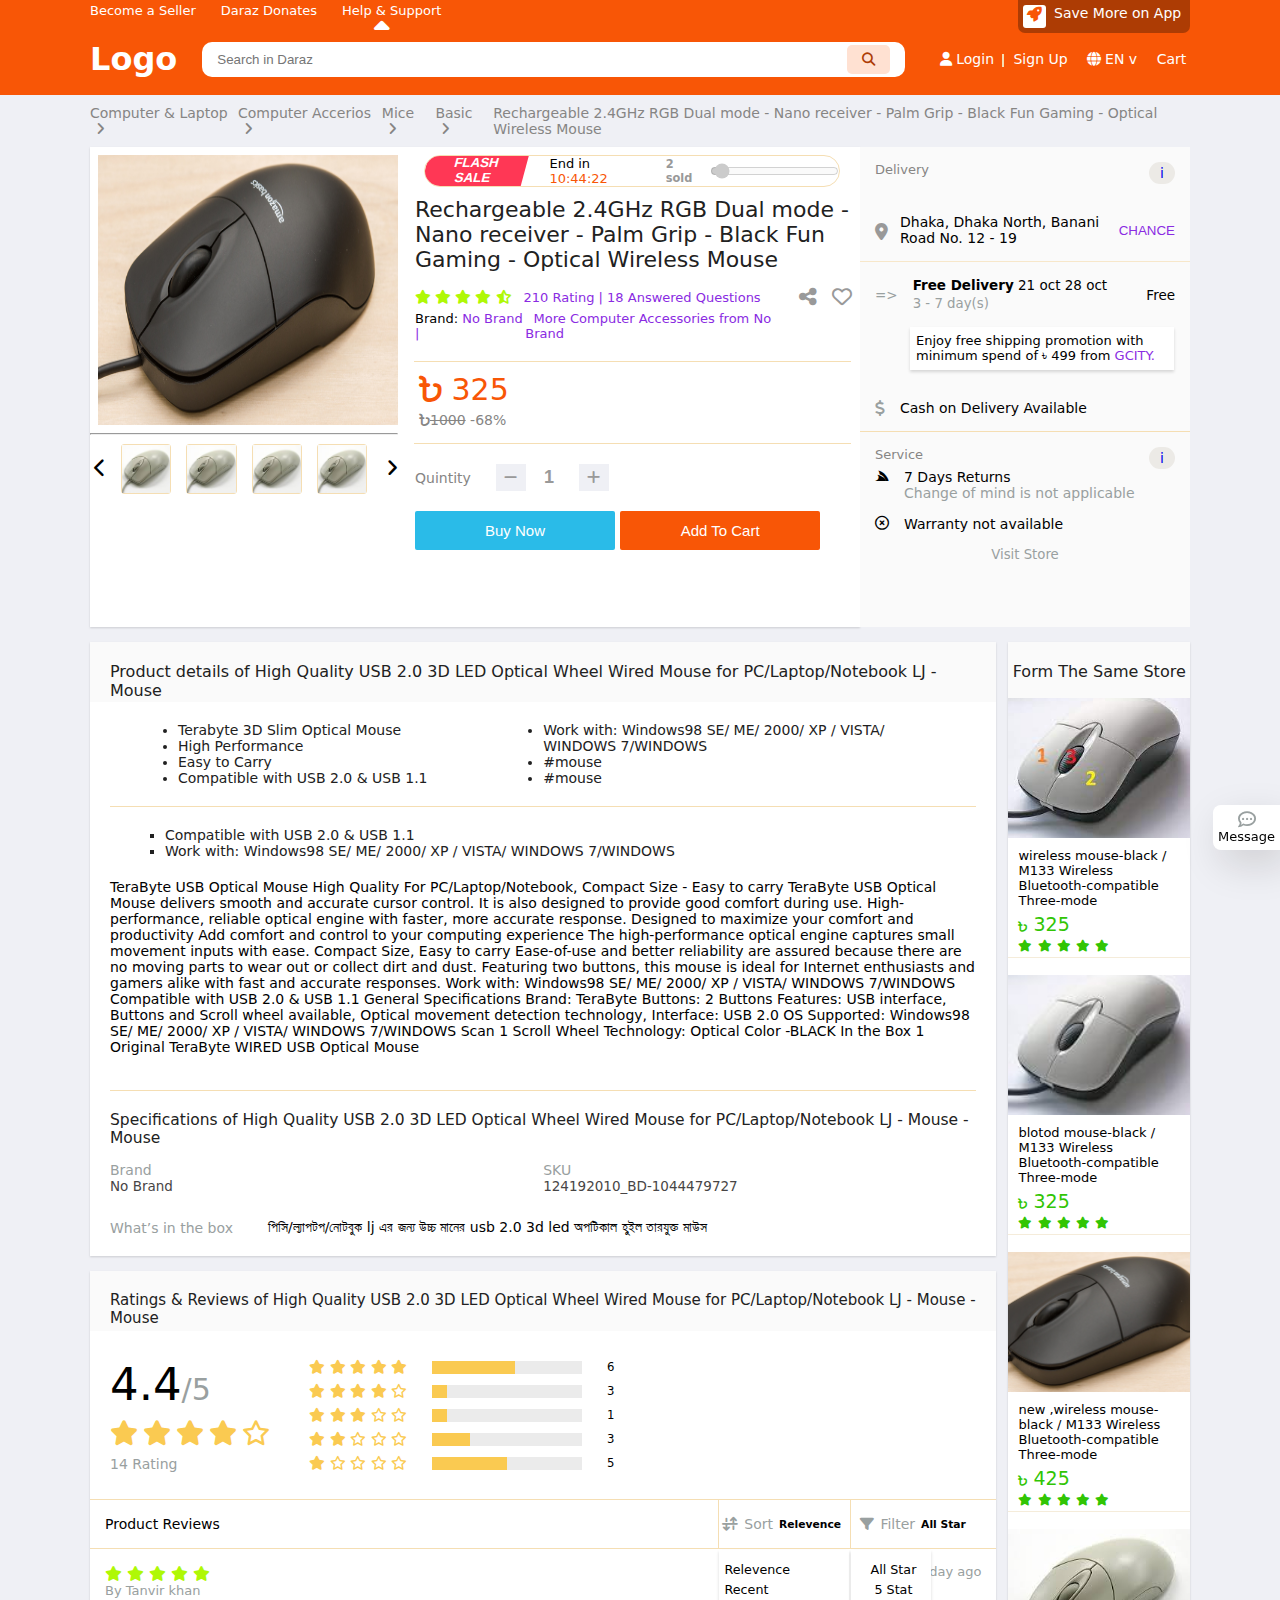
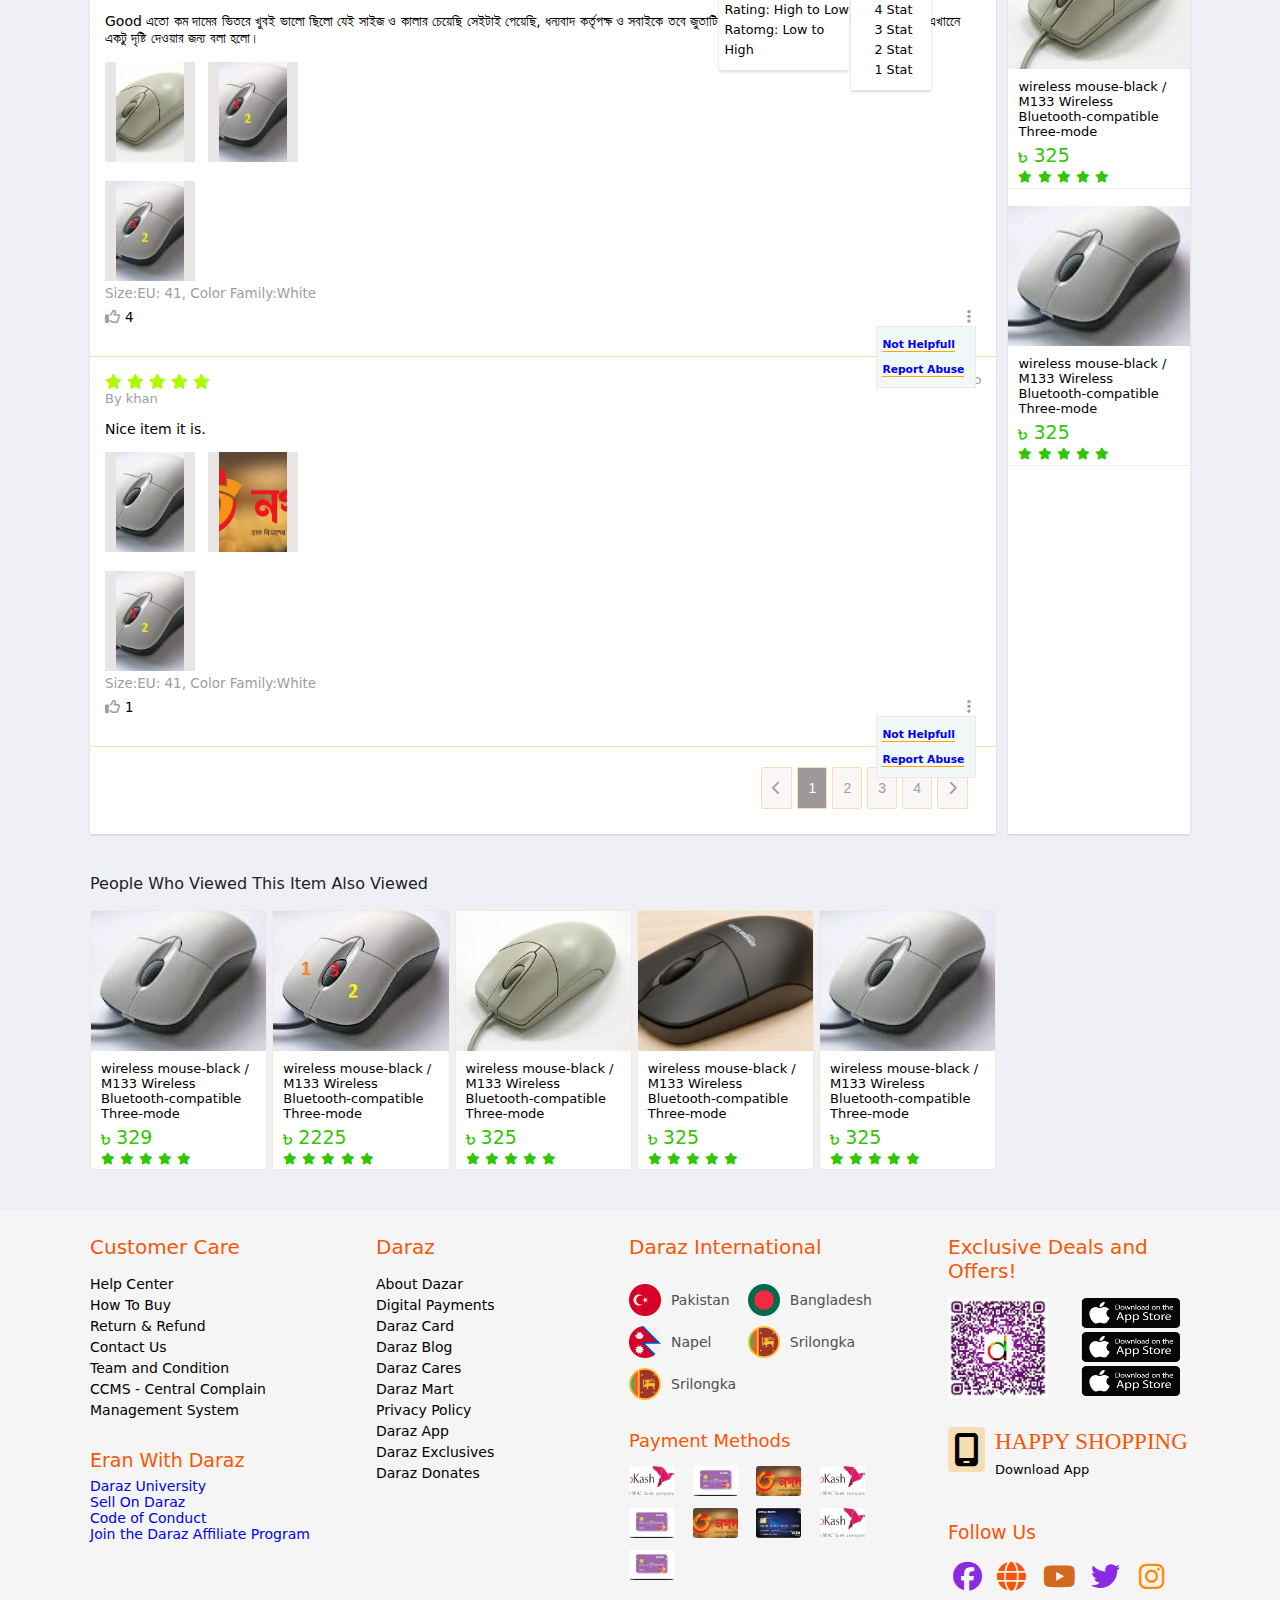
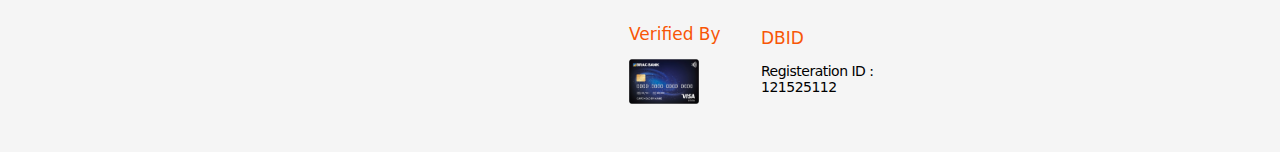
==== commit 1062a846: "finished today 20/10/23" ====
--- a/index.html
+++ b/index.html
@@ -1020,13 +1020,13 @@
                                     <img src="image/bank1.jpeg" alt="biksah img">
                                 </div>
                                 <div>
-                                    <div class="d-flex footer-verify-container">
+                                    <div class="footer-verify-container d-flex ">
                                         <div class="half">
                                             <h3>Verified By</h3>
                                             <img width="70px" src="image/dbbl.jpg" alt="">
                                         </div>
                                         <div class="half">
-                                            <h3>DBID</h3>
+                                            <h3 class="dbid">DBID</h3>
                                             <p>Registeration ID : <br>121525112</p>
                                         </div>
                                     </div>
--- a/footer.css
+++ b/footer.css
@@ -113,6 +113,7 @@
 
 /* footer-verify-container */
 .footer-verify-container{
+    height: 122px;
     margin-top: 25px;
 }
 .footer-verify-container h3{
@@ -125,7 +126,9 @@
     font-size: 14px;
     letter-spacing: -.5px;
 }
-
+.dbid{
+    margin-top: -10px;
+}
 
 
 
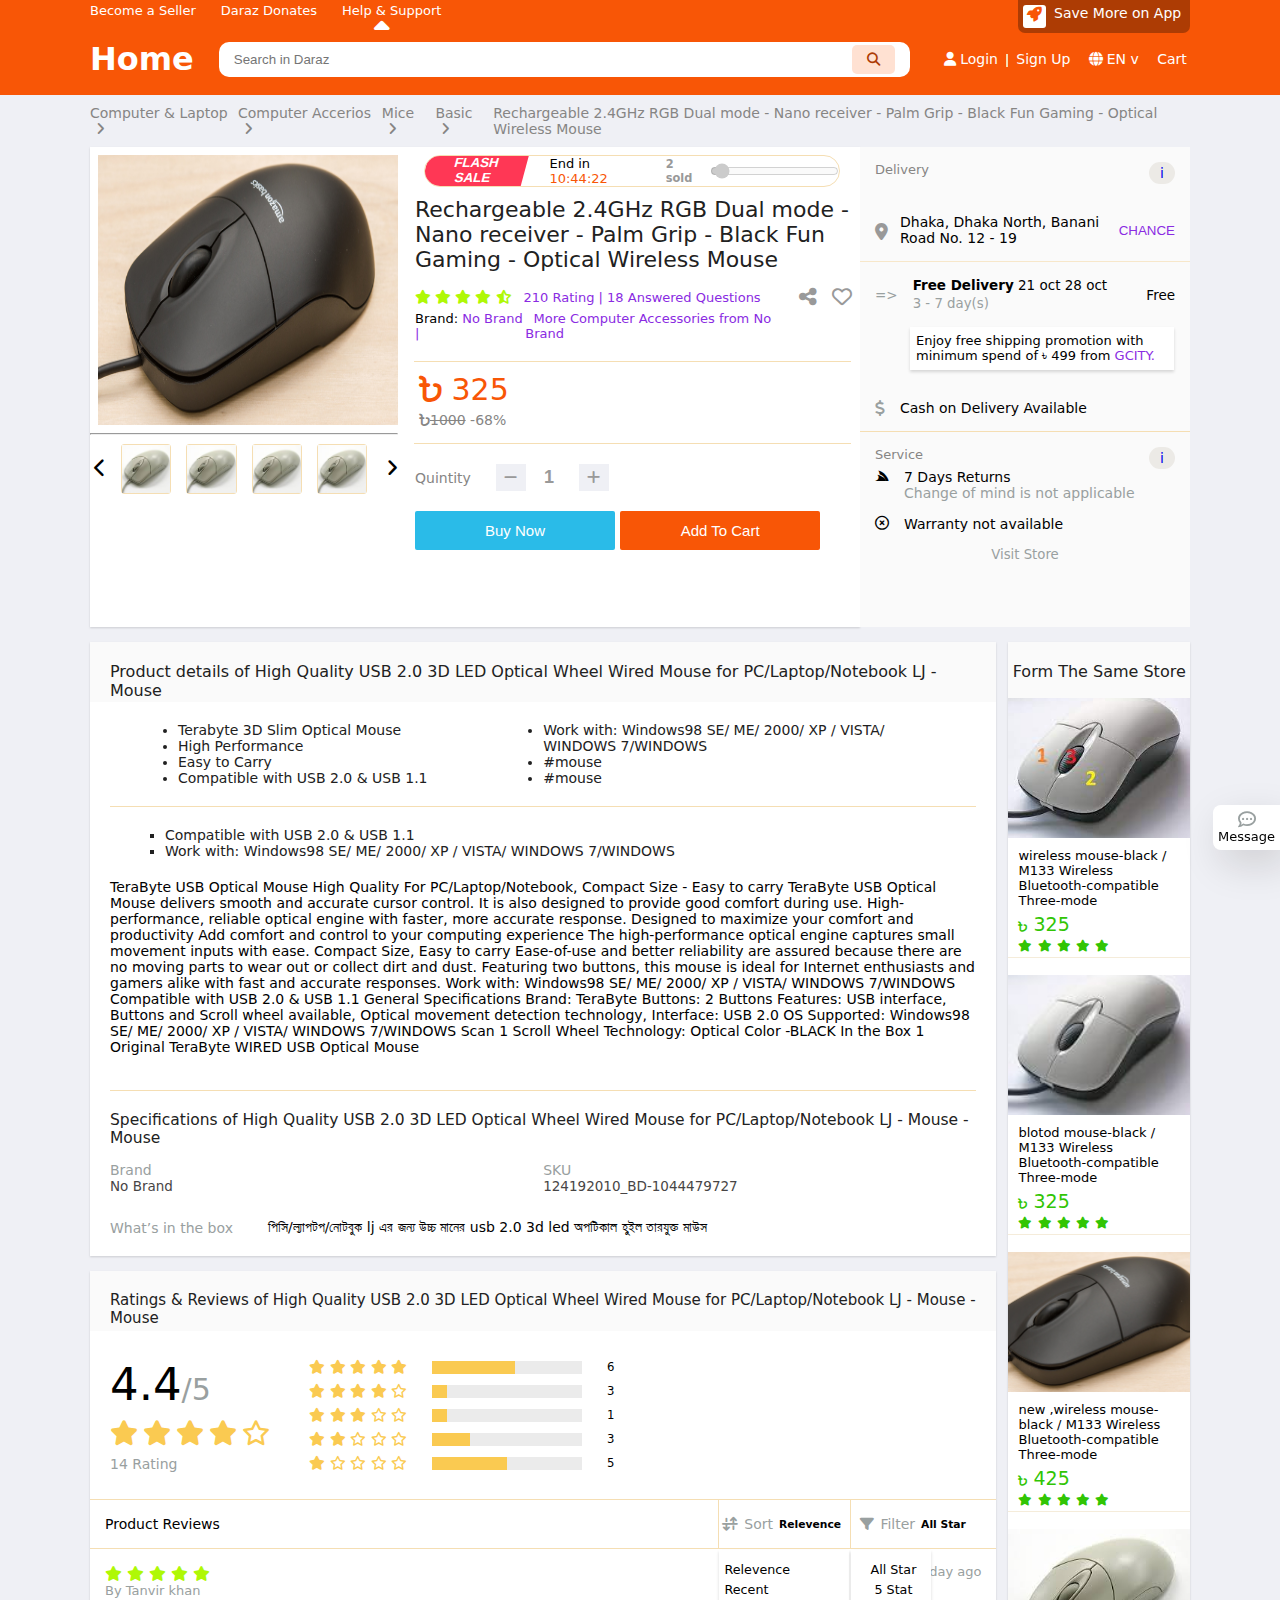
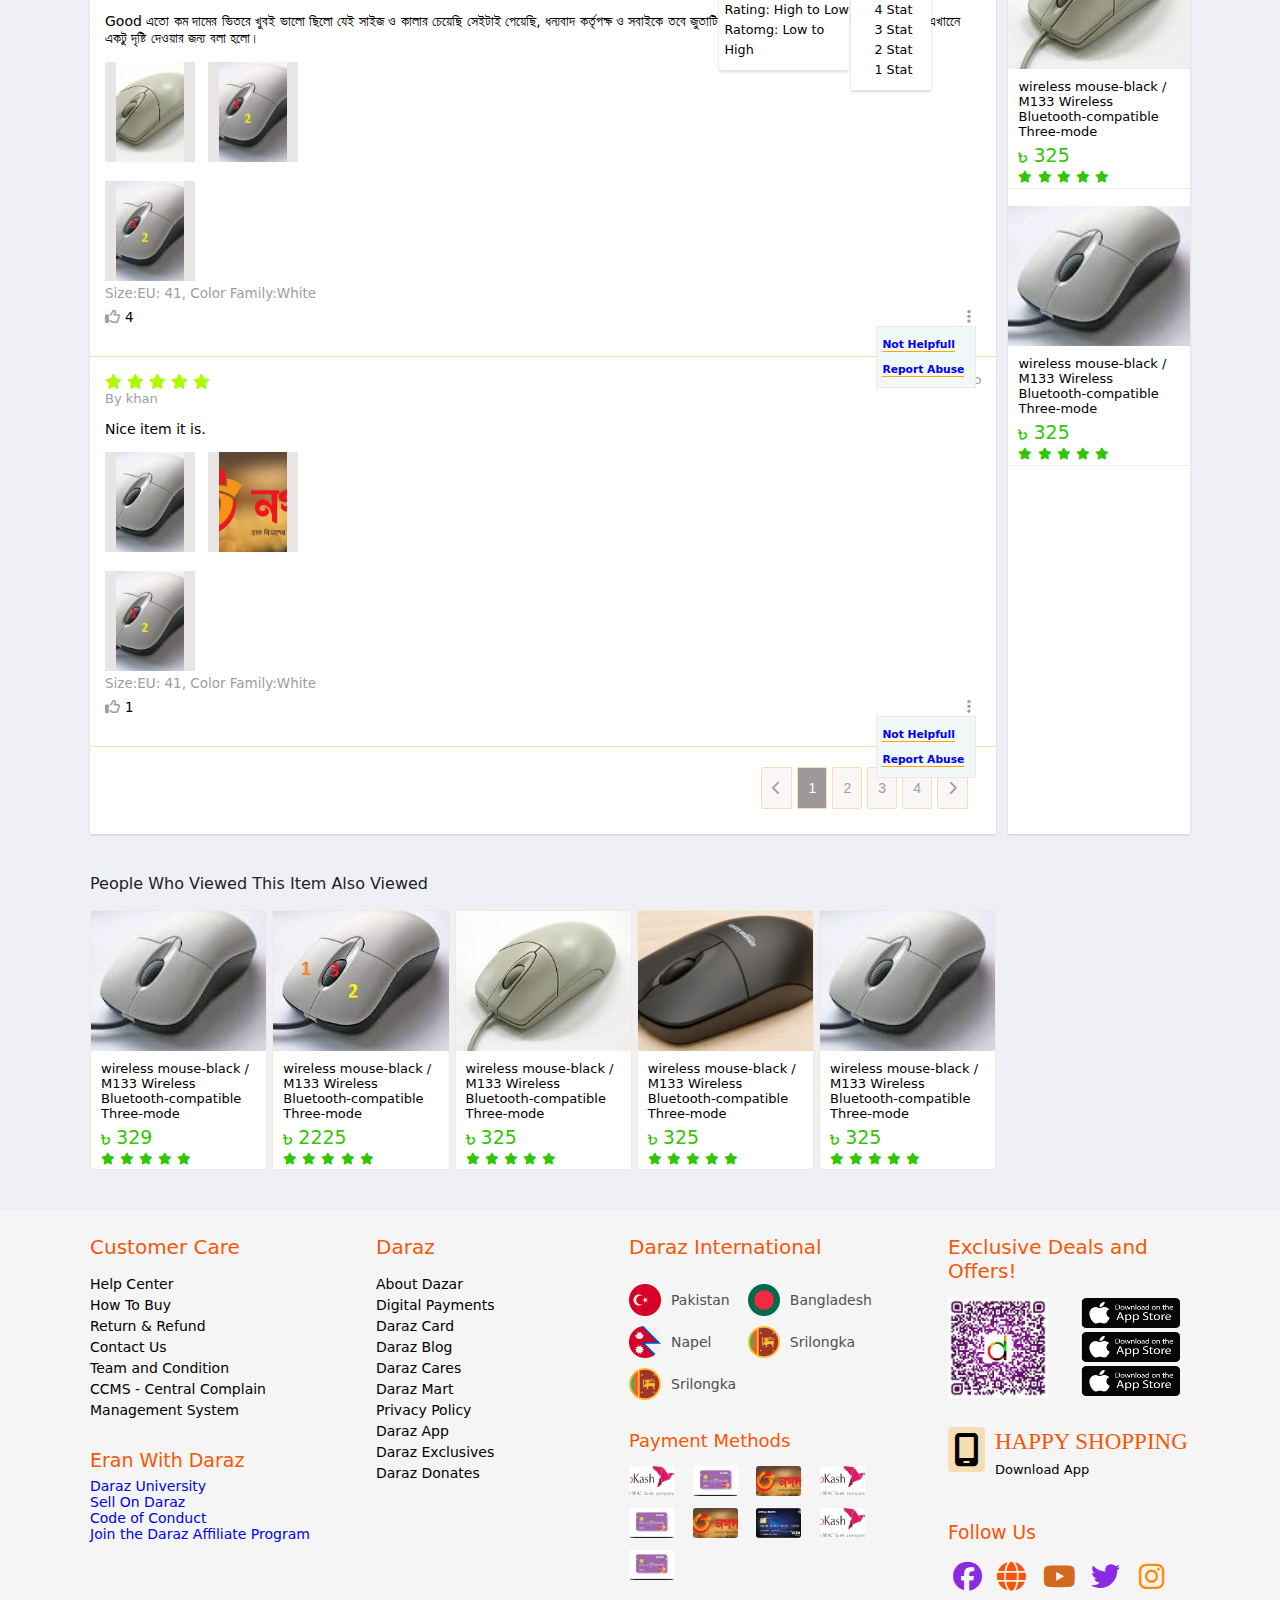
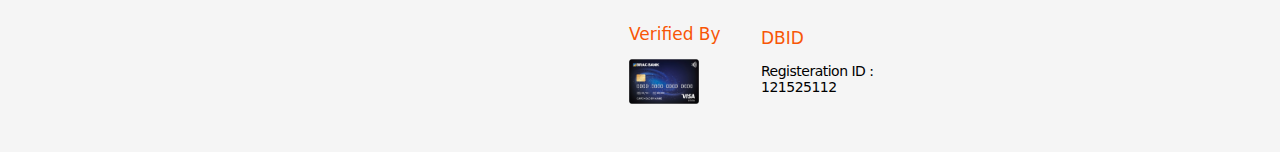
==== commit b9b93bf3: "produt items okk" ====
--- a/index.html
+++ b/index.html
@@ -90,7 +90,7 @@
                     <!-- header top end here -->
                     <div class="header-main-container">
                         <div class="header-main-wraper">
-                            <h1>Logo</h1>
+                            <a href="products.html"><h1 style="color: white;">Home</h1></a>
                             <div class="input-item-search-main">
                                 <input type="text" placeholder="Search in Daraz">
                                 <button class="btn-search-item"><i class="fa-solid fa-magnifying-glass"></i></button>
@@ -101,7 +101,7 @@
                                 <div  class="language-main"><a href="#"><i class="fa-solid fa-globe"></i>EN <span class="v">v</span></a>
                                     <div class="language">
                                         <p>Select Language </p>
-                                        <label for="#"><input type="radio" value="BAN">EN / English</label>
+                                        <label for="#"><input type="radio" value="BAN">EN / English</label> <br>
                                         <label for="#"><input type="radio" value="ENG">BAN / Bangla</label>
                                     </div>
                                 </div>
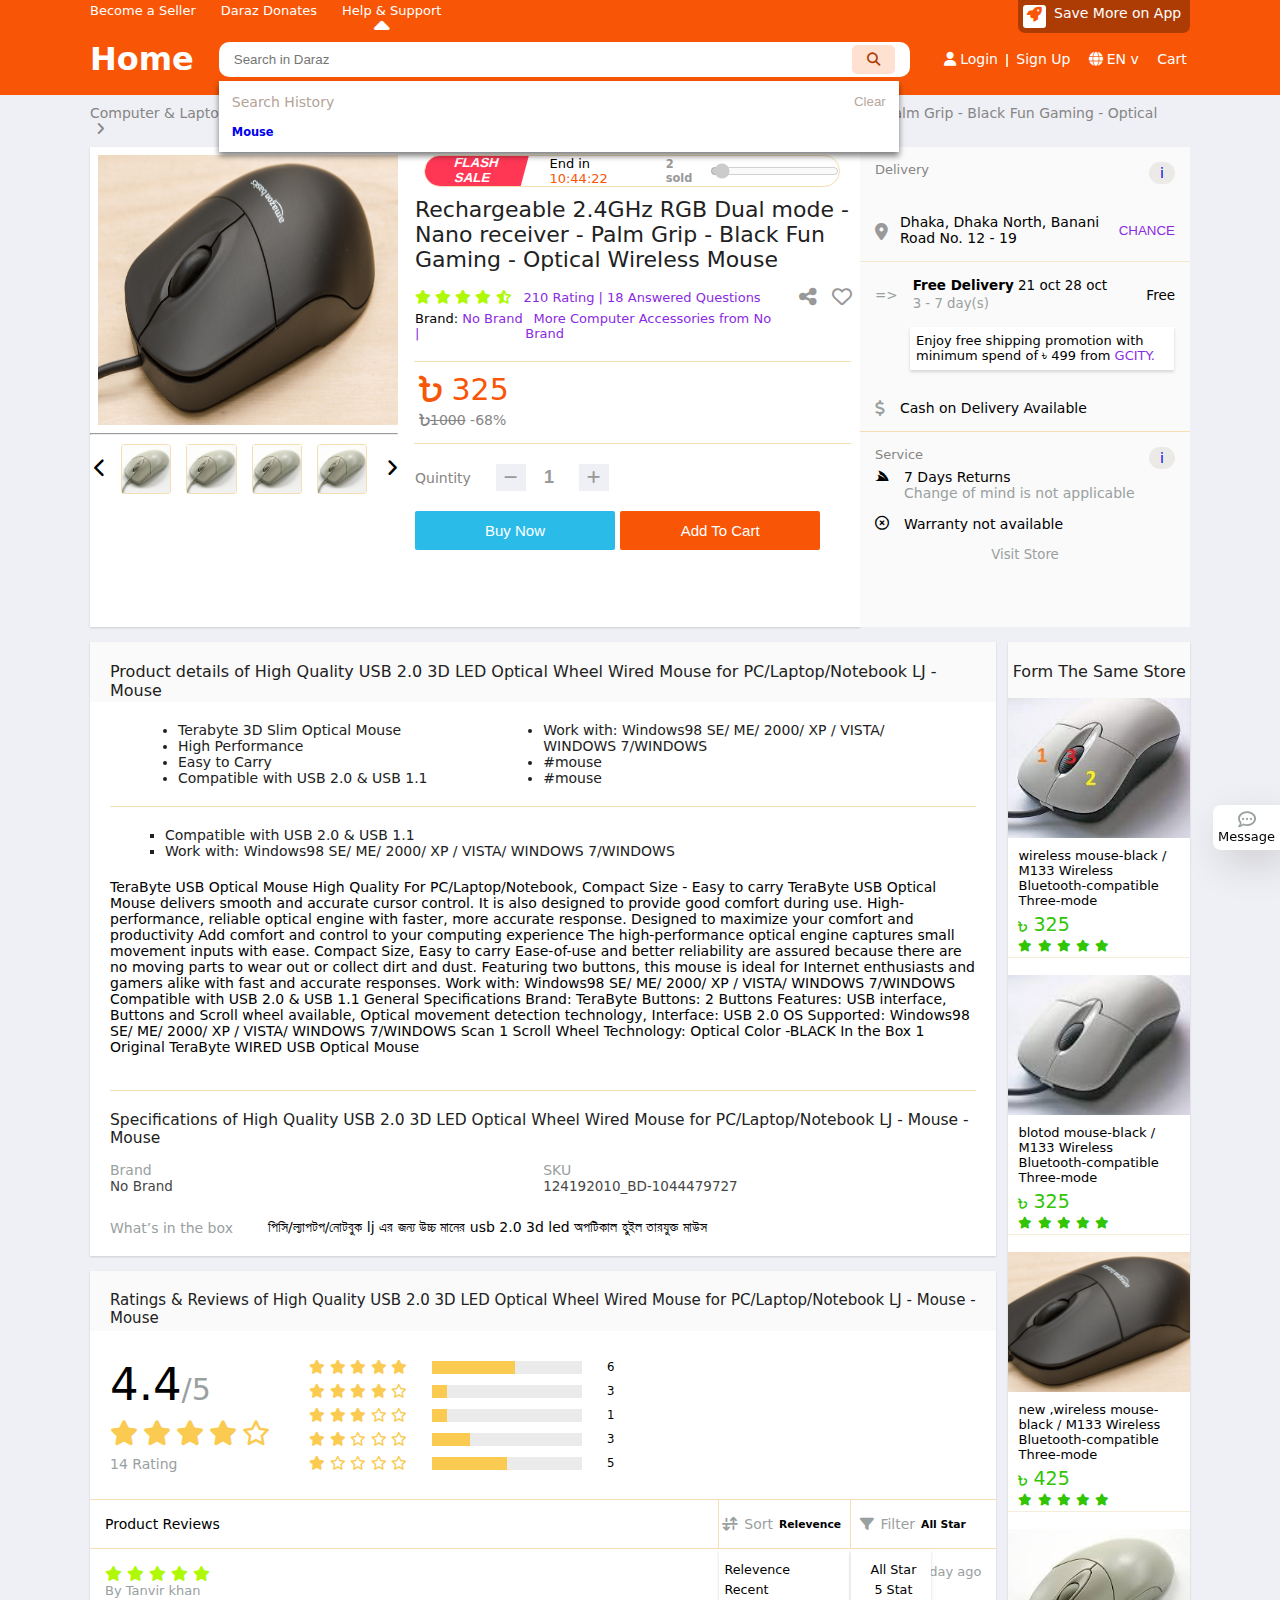
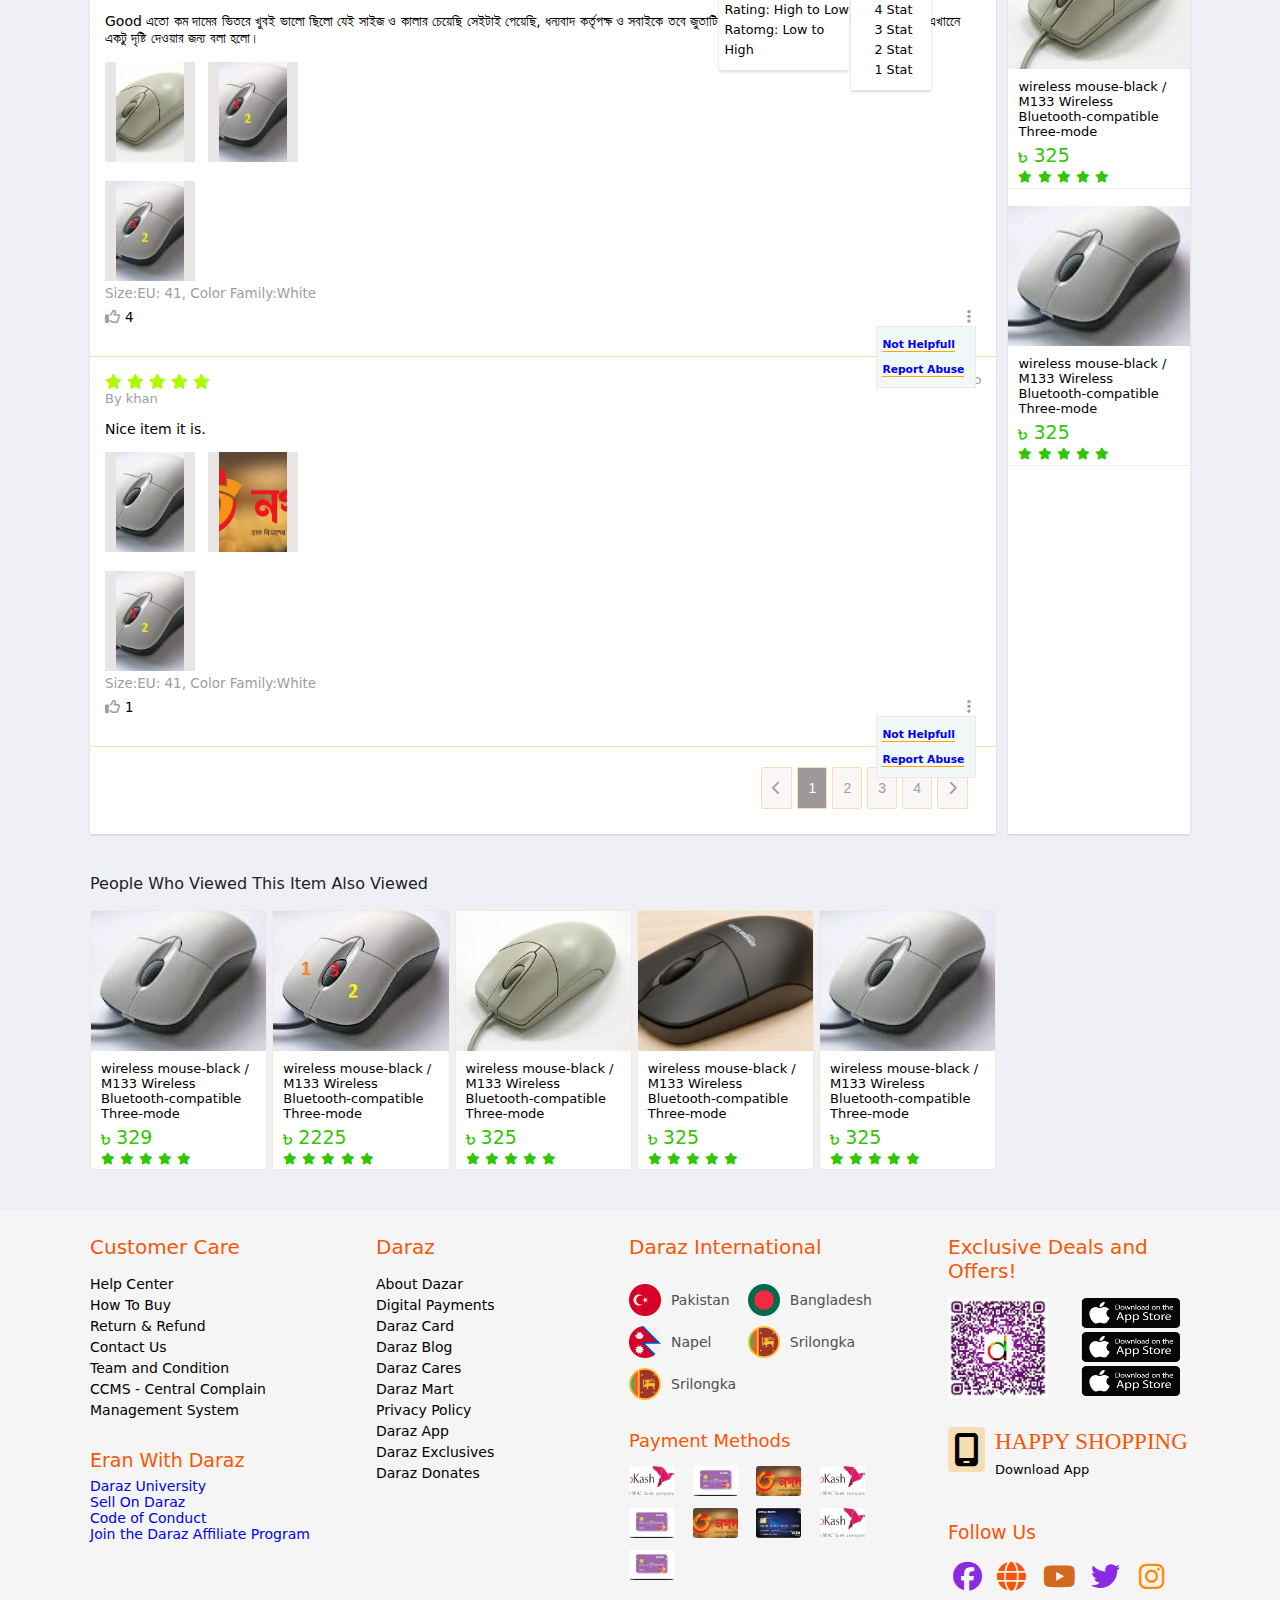
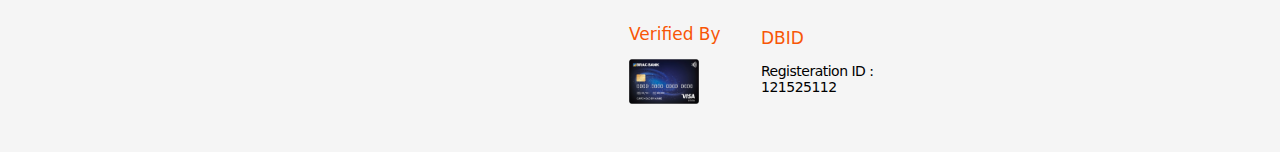
==== commit ce6b58a5: "search drop down ok" ====
--- a/index.html
+++ b/index.html
@@ -94,6 +94,15 @@
                             <div class="input-item-search-main">
                                 <input type="text" placeholder="Search in Daraz">
                                 <button class="btn-search-item"><i class="fa-solid fa-magnifying-glass"></i></button>
+                                    <!-- search drop down -->
+                                    <div class="search-drop-down">
+                                        <div class="search-drop-down-clear">
+                                            <p>Search History</p>
+                                            <button>Clear</button>
+                                        </div>
+                                        <h6><a href="#">Mouse</a></h6>
+                                    </div>
+                                    <!-- search drop down -->
                             </div>
                             <div class="login-container">
                                 <div class="login-bar-main"><a href="login.html"><i class="fa-solid fa-user"></i> Login</a></div> 
@@ -252,9 +261,9 @@
                                                 <div class="product-quintity">
                                                     <p>Quintity </p>
                                                     <div>
-                                                        <button><i class="fa-solid fa-minus"></i></button>
-                                                        <input type="number" value="1">
-                                                        <button><i class="fa-solid fa-plus"></i></button>
+                                                        <button id="btn-qutntity-minus"><i class="fa-solid fa-minus"></i></button>
+                                                        <input id="input-quintity" type="number" value="1">
+                                                        <button id="btn-qutntity-plus"><i class="fa-solid fa-plus"></i></button>
                                                     </div>
                                                 </div>
                                                 <!-- product quintity -->
@@ -1089,6 +1098,6 @@
     
     
     
-    <script src="app.js"></script>
+    <script src="product.js"></script>
 </body>
 </html>--- a/header.css
+++ b/header.css
@@ -227,6 +227,30 @@
     position: relative;
     width: 73%;
 }
+.search-drop-down{
+    position: absolute;
+    width: 680px;
+    background-color: white;
+    top: 39px;
+    z-index: 11;
+    color:#AD3C04;
+    box-shadow: 0 4px 6px rgba(0, 0, 0, 0.5);
+    padding: 13px;
+    font-size: 17px;
+    /* height: 355px; */
+}
+.search-drop-down-clear{
+    display: flex;
+    justify-content: space-between;
+    margin-bottom: 15px;
+    color: #b4a298;
+}
+.search-drop-down-clear button{
+    color: #b8a79e;
+    cursor: pointer;
+}
+
+
 .input-item-search-main input {
     padding: 10px 15px;
     border: none;
